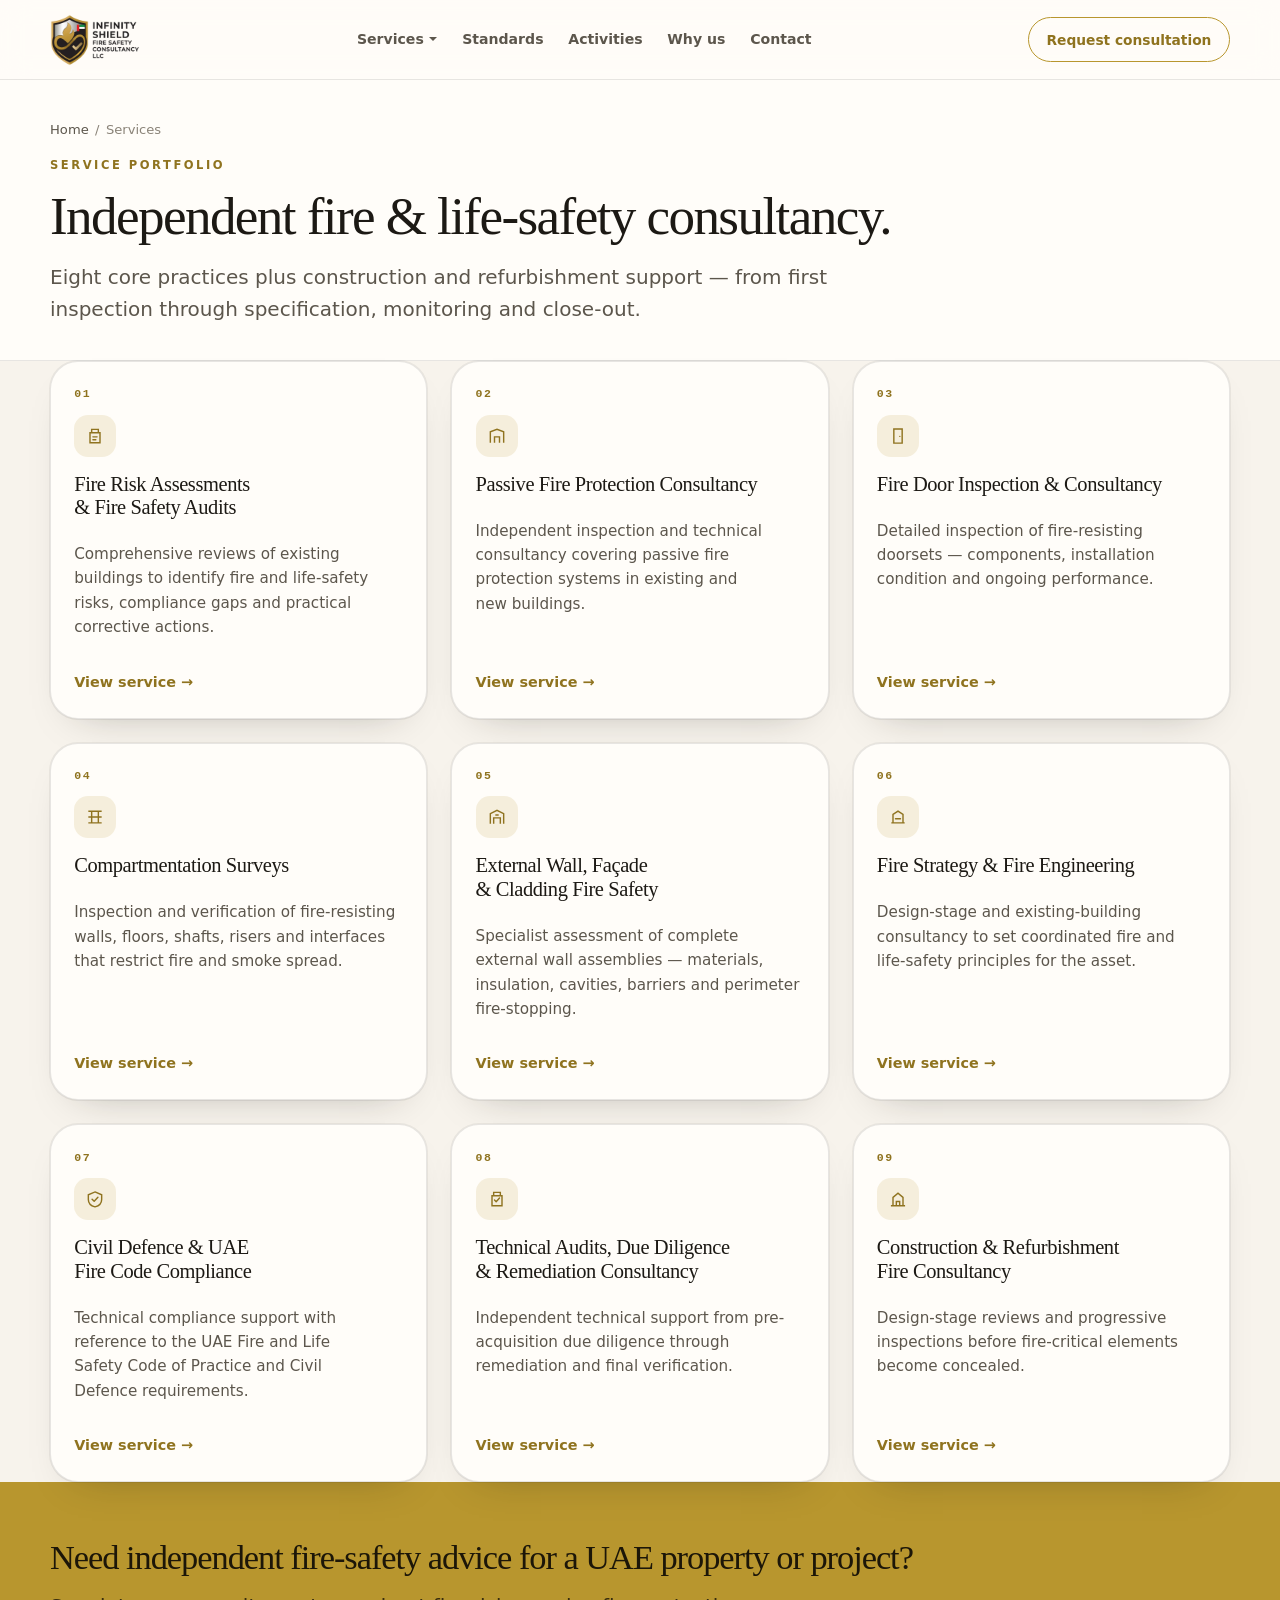
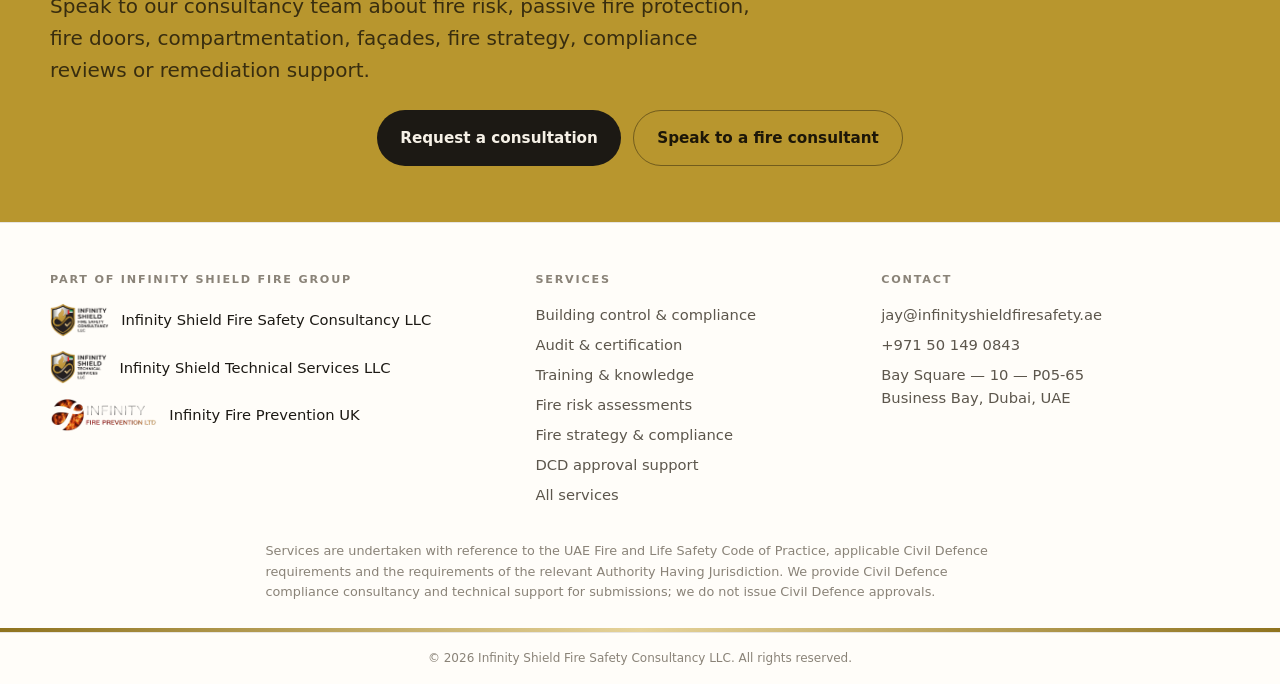
==== services/index.html @ d726fad3 "Draft preview of the consultancy site for review. Live infinityshieldconsultancy Pages site is uncha" ====
<!DOCTYPE html>
<html lang="en">
<head>
  <meta charset="UTF-8">
  <meta name="viewport" content="width=device-width, initial-scale=1">
  <meta name="robots" content="noindex, nofollow">
  <title>Services | Infinity Shield Fire Safety Consultancy</title>
  <meta name="description" content="Independent fire and life-safety consultancy services for the UAE: fire risk, passive fire protection, fire doors, compartmentation, façades, fire strategy, Civil Defence compliance and remediation.">
  <link rel="canonical" href="https://iinfinitydev.github.io/infinityshieldconsultancy/services/">
  <link rel="icon" href="../favicon.ico">
  <link rel="icon" type="image/webp" href="../favicon.webp">
  <link rel="apple-touch-icon" href="../apple-touch-icon.png">
  <meta property="og:title" content="Services">
  <meta property="og:description" content="Independent fire and life-safety consultancy services for the UAE: fire risk, passive fire protection, fire doors, compartmentation, façades, fire strategy, Civil Defence compliance and remediation.">
  <meta property="og:type" content="website">
  <meta property="og:image" content="https://iinfinitydev.github.io/infinityshieldconsultancy/assets/images/hero-background.webp">
  <meta name="theme-color" content="#b8962e">
  
  <link rel="stylesheet" href="../assets/css/site.css">
</head>
<body>
  <a class="skip" href="#main">Skip to content</a>
  <nav class="nav" id="navbar">
    <div class="nav-inner">
      <a class="brand" href="../index.html" aria-label="Infinity Shield Fire Safety Consultancy home">
        <img src="../assets/logos/consultancy-logo.webp" width="480" height="276" alt="Infinity Shield Fire Safety Consultancy LLC">
      </a>
      <div class="nav-links">
        <details class="nav-drop">
          <summary aria-current="page">Services</summary>
          <div class="nav-panel">
            <a href="../services/index.html" aria-current="page">All services</a>
          <a href="../services/fire-risk-assessments.html">Fire risk assessments</a>
          <a href="../services/passive-fire-protection.html">Passive fire protection</a>
          <a href="../services/fire-door-inspections.html">Fire door inspections</a>
          <a href="../services/compartmentation-surveys.html">Compartmentation surveys</a>
          <a href="../services/external-wall-facade.html">External wall &amp; façade</a>
          <a href="../services/fire-strategy.html">Fire strategy</a>
          <a href="../services/civil-defence-compliance.html">Civil Defence compliance</a>
          <a href="../services/technical-audits.html">Audits &amp; due diligence</a>
          <a href="../services/construction-refurbishment.html">Construction &amp; refurbishment</a>
          </div>
        </details>
        <a href="../index.html#regulatory">Standards</a>
        <a href="../index.html#activities">Activities</a>
        <a href="../index.html#why-us">Why us</a>
        <a href="../index.html#contact">Contact</a>
      </div>
      <a class="nav-cta" href="../index.html#contact">Request consultation</a>
      <button class="menu-btn" id="mobile-menu-btn" aria-expanded="false" aria-controls="mobile-menu" aria-label="Open menu">
        <span></span>
      </button>
    </div>
    <div class="mobile-panel" id="mobile-menu">
      <a href="../services/index.html" aria-current="page">Services</a>
      <a href="../index.html#regulatory">Standards</a>
      <a href="../index.html#activities">Activities</a>
      <a href="../index.html#why-us">Why us</a>
      <a href="../index.html#contact">Contact</a>
    </div>
  </nav>

  <header class="page-hero">
    <div class="wrap">
      <div class="crumb"><a href="../index.html">Home</a> <span aria-hidden="true">/</span> Services</div>
      <div class="eyebrow">Service portfolio</div>
      <h1>Independent fire & life-safety consultancy.</h1>
      <p>Eight core practices plus construction and refurbishment support — from first inspection through specification, monitoring and close-out.</p>
    </div>
  </header>
  <main id="main" class="band-paper">
    <div class="wrap">
      <div class="grid cols-3">
          <a class="card card-link" href="fire-risk-assessments.html">
            <div class="svc-num">01</div>
            <div class="icon"><svg width="20" height="20" viewBox="0 0 24 24" fill="none" aria-hidden="true"><path d="M8 4h8v4H8zM6 8h12v12H6z" stroke="currentColor" stroke-width="1.7"/><path d="M9.5 13h5M9.5 16.5h3.5" stroke="currentColor" stroke-width="1.7" stroke-linecap="round"/></svg></div>
            <h3>Fire Risk Assessments &amp; Fire Safety Audits</h3>
            <p>Comprehensive reviews of existing buildings to identify fire and life-safety risks, compliance gaps and practical corrective actions.</p>
            <span class="more">View service →</span>
          </a>
          <a class="card card-link" href="passive-fire-protection.html">
            <div class="svc-num">02</div>
            <div class="icon"><svg width="20" height="20" viewBox="0 0 24 24" fill="none" aria-hidden="true"><path d="M4 20V7l8-3 8 3v13" stroke="currentColor" stroke-width="1.7"/><path d="M9 20v-7h6v7" stroke="currentColor" stroke-width="1.7"/></svg></div>
            <h3>Passive Fire Protection Consultancy</h3>
            <p>Independent inspection and technical consultancy covering passive fire protection systems in existing and new buildings.</p>
            <span class="more">View service →</span>
          </a>
          <a class="card card-link" href="fire-door-inspections.html">
            <div class="svc-num">03</div>
            <div class="icon"><svg width="20" height="20" viewBox="0 0 24 24" fill="none" aria-hidden="true"><path d="M7 3.5h10v17H7z" stroke="currentColor" stroke-width="1.7"/><circle cx="14.2" cy="12.5" r="0.8" fill="currentColor"/></svg></div>
            <h3>Fire Door Inspection &amp; Consultancy</h3>
            <p>Detailed inspection of fire-resisting doorsets — components, installation condition and ongoing performance.</p>
            <span class="more">View service →</span>
          </a>
          <a class="card card-link" href="compartmentation-surveys.html">
            <div class="svc-num">04</div>
            <div class="icon"><svg width="20" height="20" viewBox="0 0 24 24" fill="none" aria-hidden="true"><path d="M4 5h16M4 12h16M4 19h16M8 5v14M16 5v14" stroke="currentColor" stroke-width="1.7"/></svg></div>
            <h3>Compartmentation Surveys</h3>
            <p>Inspection and verification of fire-resisting walls, floors, shafts, risers and interfaces that restrict fire and smoke spread.</p>
            <span class="more">View service →</span>
          </a>
          <a class="card card-link" href="external-wall-facade.html">
            <div class="svc-num">05</div>
            <div class="icon"><svg width="20" height="20" viewBox="0 0 24 24" fill="none" aria-hidden="true"><path d="M4 20V8l8-4 8 4v12" stroke="currentColor" stroke-width="1.7"/><path d="M8 20v-7h8v7M10 9.5h4" stroke="currentColor" stroke-width="1.7"/></svg></div>
            <h3>External Wall, Façade &amp; Cladding Fire Safety</h3>
            <p>Specialist assessment of complete external wall assemblies — materials, insulation, cavities, barriers and perimeter fire-stopping.</p>
            <span class="more">View service →</span>
          </a>
          <a class="card card-link" href="fire-strategy.html">
            <div class="svc-num">06</div>
            <div class="icon"><svg width="20" height="20" viewBox="0 0 24 24" fill="none" aria-hidden="true"><path d="M4 19h16M6 19V9l6-4 6 4v10" stroke="currentColor" stroke-width="1.7"/><path d="M9 14h6" stroke="currentColor" stroke-width="1.7" stroke-linecap="round"/></svg></div>
            <h3>Fire Strategy &amp; Fire Engineering</h3>
            <p>Design-stage and existing-building consultancy to set coordinated fire and life-safety principles for the asset.</p>
            <span class="more">View service →</span>
          </a>
          <a class="card card-link" href="civil-defence-compliance.html">
            <div class="svc-num">07</div>
            <div class="icon"><svg width="20" height="20" viewBox="0 0 24 24" fill="none" aria-hidden="true"><path d="M12 3.5 20 7v5.5c0 5-3.4 7.7-8 8.9-4.6-1.2-8-3.9-8-8.9V7l8-3.5z" stroke="currentColor" stroke-width="1.7"/><path d="M8.5 12.2 11 14.7 15.5 9.8" stroke="currentColor" stroke-width="1.7" stroke-linecap="round" stroke-linejoin="round"/></svg></div>
            <h3>Civil Defence &amp; UAE Fire Code Compliance</h3>
            <p>Technical compliance support with reference to the UAE Fire and Life Safety Code of Practice and Civil Defence requirements.</p>
            <span class="more">View service →</span>
          </a>
          <a class="card card-link" href="technical-audits.html">
            <div class="svc-num">08</div>
            <div class="icon"><svg width="20" height="20" viewBox="0 0 24 24" fill="none" aria-hidden="true"><path d="M8 4h8v4H8zM6 8h12v12H6z" stroke="currentColor" stroke-width="1.7"/><path d="M9 13.2 11 15.2 15 10.8" stroke="currentColor" stroke-width="1.7" stroke-linecap="round" stroke-linejoin="round"/></svg></div>
            <h3>Technical Audits, Due Diligence &amp; Remediation Consultancy</h3>
            <p>Independent technical support from pre-acquisition due diligence through remediation and final verification.</p>
            <span class="more">View service →</span>
          </a>
          <a class="card card-link" href="construction-refurbishment.html">
            <div class="svc-num">09</div>
            <div class="icon"><svg width="20" height="20" viewBox="0 0 24 24" fill="none" aria-hidden="true"><path d="M3.5 20h17M6 20V10l6-5 6 5v10" stroke="currentColor" stroke-width="1.7"/><path d="M10 20v-5h4v5" stroke="currentColor" stroke-width="1.7"/></svg></div>
            <h3>Construction &amp; Refurbishment Fire Consultancy</h3>
            <p>Design-stage reviews and progressive inspections before fire-critical elements become concealed.</p>
            <span class="more">View service →</span>
          </a>
      </div>
    </div>
  </main>
    <section class="cta-band">
      <div class="wrap">
        <h2>Need independent fire-safety advice for a UAE property or project?</h2>
        <p class="lead">Speak to our consultancy team about fire risk, passive fire protection, fire doors, compartmentation, façades, fire strategy, compliance reviews or remediation support.</p>
        <div class="actions">
          <a class="btn btn-gold" href="../index.html#contact">Request a consultation</a>
          <a class="btn btn-ghost" href="tel:+971501490843">Speak to a fire consultant</a>
        </div>
      </div>
    </section>
  <footer class="footer">
    <div class="foot-grid">
      <div>
        <div class="foot-label">Part of Infinity Shield Fire Group</div>
        <a class="group-link" href="../index.html">
          <img src="../assets/logos/consultancy-logo.webp" width="480" height="276" alt="" loading="lazy">
          <span>Infinity Shield Fire Safety Consultancy LLC</span>
        </a>
        <a class="group-link" href="https://iinfinitydev.github.io/infinityshieldtechnical/">
          <img src="../assets/logos/technical-logo.webp" width="480" height="284" alt="" loading="lazy">
          <span>Infinity Shield Technical Services LLC</span>
        </a>
        <a class="group-link" href="https://www.infinityfireprevention.com/" target="_blank" rel="noopener noreferrer">
          <img src="../assets/logos/uk-logo.webp" width="480" height="152" alt="" loading="lazy">
          <span>Infinity Fire Prevention UK</span>
        </a>
      </div>
      <div>
        <div class="foot-label">Services</div>
        <div class="foot-list">
          <a href="../index.html#services">Building control & compliance</a>
          <a href="../index.html#services">Audit & certification</a>
          <a href="../index.html#services">Training & knowledge</a>
          <a href="../services/fire-risk-assessments.html">Fire risk assessments</a>
          <a href="../services/fire-strategy.html">Fire strategy & compliance</a>
          <a href="../services/civil-defence-compliance.html">DCD approval support</a>
          <a href="../services/index.html">All services</a>
        </div>
      </div>
      <div>
        <div class="foot-label">Contact</div>
        <div class="foot-list">
          <a href="mailto:jay@infinityshieldfiresafety.ae">jay@infinityshieldfiresafety.ae</a>
          <a href="tel:+971501490843">+971 50 149 0843</a>
          <div>Bay Square — 10 — P05-65<br>Business Bay, Dubai, UAE</div>
        </div>
      </div>
    </div>
    <p class="legal-note">Services are undertaken with reference to the UAE Fire and Life Safety Code of Practice, applicable Civil Defence requirements and the requirements of the relevant Authority Having Jurisdiction. We provide Civil Defence compliance consultancy and technical support for submissions; we do not issue Civil Defence approvals.</p>
    <div class="gold-strip"></div>
    <div class="legal">© 2026 Infinity Shield Fire Safety Consultancy LLC. All rights reserved.</div>
  </footer>
  <script src="../assets/js/site.js" defer></script>
</body>
</html>
---- assets/css/site.css ----
:root {
  --bg: #f7f3ec;
  --bg-elev: #fffdf9;
  --bg-warm: #f1ebe1;
  --ink: #1c1914;
  --muted: #5c564c;
  --subtle: #8a8378;
  --line: color-mix(in srgb, var(--ink) 10%, transparent);
  --line-strong: color-mix(in srgb, var(--ink) 18%, transparent);
  --gold: #b8962e;
  --gold-deep: #8f731f;
  --gold-soft: color-mix(in srgb, var(--gold) 14%, transparent);
  --hero-ink: #f6f1e7;
  --radius-sm: 8px;
  --radius-md: 14px;
  --radius-lg: 22px;
  --radius-xl: 28px;
  --space-1: 4px;
  --space-2: 8px;
  --space-3: 12px;
  --space-4: 16px;
  --space-5: 24px;
  --space-6: 32px;
  --space-7: 48px;
  --space-8: 72px;
  --wrap: min(1180px, calc(100% - 2.5rem));
  --font-display: Georgia, "Iowan Old Style", "Palatino Linotype", Palatino, "Times New Roman", serif;
  --font-body: "Segoe UI", system-ui, -apple-system, sans-serif;
  --text-xs: 0.75rem;
  --text-sm: 0.9rem;
  --text-base: 1.05rem;
  --text-lg: clamp(1.15rem, 1rem + 0.4vw, 1.25rem);
  --text-xl: clamp(1.6rem, 1.2rem + 1.2vw, 2.15rem);
  --text-2xl: clamp(2.15rem, 1.4rem + 2.4vw, 3.4rem);
  --leading: 1.6;
  --ease: cubic-bezier(0.22, 1, 0.36, 1);
  --motion-fast: 180ms;
  --motion-med: 280ms;
  --shadow:
    0 0 0 1px color-mix(in srgb, var(--ink) 6%, transparent),
    0 1px 2px -1px rgb(28 25 20 / 0.06),
    0 18px 40px -28px rgb(28 25 20 / 0.35);
}

*, *::before, *::after { box-sizing: border-box; }
html { scroll-behavior: smooth; -webkit-font-smoothing: antialiased; -moz-osx-font-smoothing: grayscale; }
html, body { margin: 0; padding: 0; }
body {
  font-family: var(--font-body);
  background: var(--bg);
  color: var(--ink);
  font-size: var(--text-base);
  line-height: var(--leading);
}
img { max-width: 100%; height: auto; display: block; }
a { color: inherit; }
button, [role="button"] { cursor: pointer; font: inherit; }
h1, h2, h3, h4 {
  font-family: var(--font-display);
  font-weight: 500;
  letter-spacing: -0.03em;
  text-wrap: balance;
  line-height: 1.15;
  margin: 0;
}
h1 { font-size: var(--text-2xl); }
h2 { font-size: var(--text-xl); }
h3 { font-size: 1.28rem; letter-spacing: -0.02em; }
p { text-wrap: pretty; }
.skip {
  position: absolute; left: 1rem; top: -4rem; background: var(--ink); color: #fff;
  padding: 0.6rem 1rem; z-index: 80; border-radius: var(--radius-sm);
}
.skip:focus { top: 1rem; }
a:focus-visible, button:focus-visible, summary:focus-visible {
  outline: 2px solid var(--gold);
  outline-offset: 2px;
}

.wrap { width: var(--wrap); margin-inline: auto; }
.eyebrow {
  font-family: var(--font-body);
  font-size: 0.72rem;
  letter-spacing: 0.22em;
  text-transform: uppercase;
  color: var(--gold-deep);
  font-weight: 650;
  margin-bottom: var(--space-3);
}
.muted { color: var(--muted); }
.lead { font-size: var(--text-lg); color: var(--muted); max-width: 62ch; }
.lead-space { margin: 0.8rem 0 2rem; }
.center { text-align: center; }
.center .lead { margin-inline: auto; }

section { padding: var(--space-8) 0; }
.band-cream { background: var(--bg-elev); }
.band-warm { background: var(--bg-warm); }
.band-paper { background: var(--bg); }

/* NAV */
.nav {
  position: sticky; top: 0; z-index: 50;
  background: color-mix(in srgb, var(--bg-elev) 92%, transparent);
  backdrop-filter: blur(14px);
  border-bottom: 1px solid var(--line);
}
.nav-inner {
  width: var(--wrap); margin: 0 auto;
  display: flex; align-items: center; justify-content: space-between;
  gap: var(--space-4); padding: 0.85rem 0;
}
.brand { flex: none; }
.brand img { height: 52px; width: auto; }
.nav-links { display: none; gap: 0.15rem; align-items: center; }
.nav-links a, .nav-drop > summary {
  text-decoration: none; font-size: 0.88rem; font-weight: 560; color: var(--muted);
  padding: 0.55rem 0.7rem; border-radius: 999px;
  white-space: nowrap;
  transition: color var(--motion-fast) var(--ease), background-color var(--motion-fast) var(--ease);
  list-style: none;
}
.nav-links a:hover, .nav-drop > summary:hover,
.nav-links a[aria-current="page"] {
  color: var(--ink); background: var(--gold-soft);
}
.nav-drop > summary::-webkit-details-marker { display: none; }
.nav-drop > summary { cursor: pointer; display: flex; align-items: center; gap: 0.35rem; }
.nav-drop > summary::after { content: ""; width: 0; height: 0; border: 4px solid transparent; border-top-color: currentColor; margin-top: 3px; }
.nav-drop { position: relative; }
.nav-drop[open] > summary { color: var(--ink); background: var(--gold-soft); }
.nav-panel {
  position: absolute; top: calc(100% + 8px); left: 0;
  min-width: 280px; padding: 0.5rem;
  background: var(--bg-elev);
  border: 1px solid var(--line);
  border-radius: var(--radius-lg);
  box-shadow: var(--shadow);
  display: grid; gap: 0.1rem;
  z-index: 60;
  max-height: min(70vh, 560px);
  overflow: auto;
}
.nav-panel a {
  display: block; padding: 0.7rem 0.85rem; border-radius: var(--radius-sm);
  color: var(--ink); font-size: 0.9rem; font-weight: 560; text-decoration: none;
}
.nav-panel a:hover, .nav-panel a[aria-current="page"] { background: var(--gold-soft); color: var(--ink); }
.nav-cta {
  display: none;
  flex: none;
  white-space: nowrap;
  text-decoration: none; font-size: 0.86rem; font-weight: 650;
  border: 1px solid var(--gold); color: var(--gold-deep);
  padding: 0.65rem 1.1rem; border-radius: 999px;
  transition: background-color var(--motion-fast) var(--ease), color var(--motion-fast) var(--ease);
}
.nav-cta:hover { background: var(--gold); color: #fff; }
.menu-btn {
  width: 44px; height: 44px; border: 1px solid var(--line); background: var(--bg-elev);
  border-radius: var(--radius-sm); display: grid; place-items: center;
}
.menu-btn span, .menu-btn span::before, .menu-btn span::after {
  display: block; width: 16px; height: 1.5px; background: var(--ink); position: relative;
}
.menu-btn span::before, .menu-btn span::after { content: ""; position: absolute; left: 0; }
.menu-btn span::before { top: -5px; }
.menu-btn span::after { top: 5px; }
.mobile-panel {
  display: none; border-top: 1px solid var(--line); padding: 0.5rem 1.25rem 1.1rem;
}
.mobile-panel.open { display: grid; gap: 0.15rem; max-height: min(80vh, 640px); overflow: auto; }
.mobile-panel a {
  text-decoration: none; padding: 0.75rem 0.2rem; color: var(--ink); font-weight: 560; border-bottom: 1px solid var(--line);
}
.mobile-panel .sub { padding-left: 0.8rem; font-weight: 500; color: var(--muted); border-bottom: 0; }
.mobile-panel .label {
  font-size: 0.7rem; letter-spacing: 0.18em; text-transform: uppercase; color: var(--subtle);
  padding: 0.85rem 0.2rem 0.2rem; font-weight: 700;
}

@media (min-width: 980px) {
  .nav-links, .nav-cta { display: flex; }
  .menu-btn, .mobile-panel { display: none !important; }
}

/* HERO */
.hero {
  position: relative; min-height: min(88vh, 820px);
  display: grid; place-items: center; color: var(--hero-ink); overflow: hidden;
}
.hero-media {
  position: absolute; inset: 0;
  background: #2a2418 url("../images/hero-background.webp") center 28% / cover no-repeat;
}
.hero-media::after {
  content: ""; position: absolute; inset: 0;
  background:
    linear-gradient(180deg, rgb(18 15 10 / 0.38) 0%, rgb(18 15 10 / 0.62) 100%),
    linear-gradient(90deg, rgb(18 15 10 / 0.45) 0%, rgb(18 15 10 / 0.15) 55%, rgb(18 15 10 / 0.35) 100%);
}
.hero-copy { position: relative; z-index: 1; width: var(--wrap); text-align: center; padding: 5.5rem 0 4.5rem; }
.hero h1 { color: #fff; max-width: 22ch; margin: 0 auto var(--space-5); }
.pills {
  display: inline-flex; gap: 0.7rem; align-items: center; flex-wrap: wrap; justify-content: center;
  border: 1px solid rgb(255 255 255 / 0.28); background: rgb(255 255 255 / 0.08);
  padding: 0.45rem 0.9rem; border-radius: 999px; margin-bottom: var(--space-5);
  letter-spacing: 0.22em; font-size: 0.7rem; font-weight: 650;
}
.dot { opacity: 0.4; }
.hero p { margin: 0 auto var(--space-6); max-width: 58ch; color: rgb(246 241 231 / 0.88); font-size: var(--text-lg); }
.actions { display: flex; gap: 0.75rem; justify-content: center; flex-wrap: wrap; }
.btn {
  display: inline-flex; align-items: center; justify-content: center;
  text-decoration: none; border: 0; border-radius: 999px;
  padding: 0.9rem 1.45rem; font-weight: 650; font-size: 0.95rem;
  min-height: 48px;
  white-space: nowrap;
  transition-property: transform, background-color, border-color, color;
  transition-duration: var(--motion-fast);
  transition-timing-function: var(--ease);
}
.btn:active { transform: scale(0.96); }
.btn-gold { background: var(--gold); color: #1c1608; }
.btn-gold:hover { background: #c9a84a; }
.btn-ghost { background: transparent; color: #fff; border: 1px solid rgb(255 255 255 / 0.55); }
.btn-ghost:hover { background: rgb(255 255 255 / 0.1); }
.btn-outline {
  background: transparent; color: var(--gold-deep);
  border: 1px solid var(--gold);
}
.btn-outline:hover { background: var(--gold); color: #1c1608; }
.btn-block { width: 100%; }

.trust {
  background: var(--bg-elev); border-bottom: 1px solid var(--line);
  padding: 1.1rem 0;
}
.trust ul {
  width: var(--wrap); margin: 0 auto; padding: 0; list-style: none;
  display: grid; gap: 0.7rem;
}
.trust li { display: flex; gap: 0.55rem; align-items: center; font-size: var(--text-sm); font-weight: 600; }
.trust svg { flex: none; color: var(--gold-deep); }
.trust a { color: inherit; }

@media (min-width: 800px) {
  .trust ul { grid-template-columns: repeat(3, 1fr); justify-items: center; }
}

.split { display: grid; gap: var(--space-6); }
@media (min-width: 900px) {
  .split-2 { grid-template-columns: 0.9fr 1.1fr; align-items: start; gap: var(--space-8); }
}

.prose { max-width: 68ch; }
.prose p { color: var(--muted); margin: 0 0 1rem; }
.quote {
  margin: 1.4rem 0 0; padding: 1rem 0 0; border-top: 1px solid var(--line);
  font-family: var(--font-display); font-style: italic; font-size: 1.2rem; color: var(--ink);
}

.steps { display: grid; gap: 0.35rem; }
.step {
  display: grid; grid-template-columns: auto 1fr; gap: 1rem; align-items: start;
  padding: 0.85rem 0.9rem; border-radius: var(--radius-lg);
  transition: background-color var(--motion-fast) var(--ease), transform var(--motion-fast) var(--ease);
}
@media (hover: hover) {
  .step:hover { background: var(--gold-soft); transform: translateY(-2px); }
}
.step .num {
  width: 42px; height: 42px; border-radius: var(--radius-md);
  display: grid; place-items: center;
  background: var(--gold-soft); color: var(--gold-deep);
  font-family: ui-monospace, monospace; font-weight: 700; font-size: 0.9rem;
}
.step h3 { margin-bottom: 0.25rem; }
.step p { margin: 0; color: var(--muted); font-size: 0.95rem; }

.coming {
  display: grid; place-content: center; text-align: center; min-height: 280px;
}

.grid { display: grid; gap: var(--space-5); }
.grid > .card, .grid > a.card-link { height: 100%; }
@media (min-width: 720px) {
  .cols-2 { grid-template-columns: repeat(2, 1fr); }
  .cols-3 { grid-template-columns: repeat(2, 1fr); }
  .cols-4 { grid-template-columns: repeat(2, 1fr); }
}
@media (min-width: 980px) {
  .cols-3 { grid-template-columns: repeat(3, 1fr); }
  .cols-4 { grid-template-columns: repeat(4, 1fr); }
}

.card {
  background: var(--bg-elev);
  border: 1px solid var(--line);
  border-radius: var(--radius-xl);
  padding: 1.45rem 1.45rem 1.5rem;
  box-shadow: var(--shadow);
  transition-property: transform, border-color;
  transition-duration: var(--motion-med);
  transition-timing-function: var(--ease);
}
@media (hover: hover) {
  .card:hover { transform: translateY(-4px); border-color: color-mix(in srgb, var(--gold) 45%, var(--line)); }
}
.icon {
  width: 42px; height: 42px; border-radius: var(--radius-md);
  display: grid; place-items: center; background: var(--gold-soft); color: var(--gold-deep); margin-bottom: 1rem;
}
.card h3 { margin-bottom: 0.45rem; }
.card p, .card li { color: var(--muted); font-size: 0.95rem; }
.card ul { margin: 0.85rem 0 0; padding: 0 0 0 1.05rem; display: grid; gap: 0.35rem; }
.card a { color: var(--gold-deep); }
.svc-num {
  font-family: ui-monospace, ui-sans-serif, monospace;
  font-size: 0.72rem; letter-spacing: 0.14em; font-weight: 700;
  color: var(--gold-deep); margin-bottom: 0.7rem;
}
.more {
  display: inline-flex; margin-top: 1rem; font-weight: 650; font-size: 0.9rem; text-decoration: none;
  color: var(--gold-deep);
}

.media-card { padding: 0; overflow: hidden; }
.media-card img { width: 100%; height: 180px; object-fit: cover; outline: 1px solid rgb(28 25 20 / 0.1); outline-offset: -1px; }
.media-card .pad { padding: 1.25rem 1.35rem 1.45rem; }
.chip {
  display: inline-block; font-size: 0.65rem; letter-spacing: 0.12em; text-transform: uppercase;
  font-weight: 700; color: var(--gold-deep); background: var(--gold-soft);
  padding: 0.2rem 0.5rem; border-radius: 999px; margin-left: 0.4rem;
}

.feature {
  background: var(--gold);
  color: #1c1608;
  border-radius: var(--radius-xl);
  padding: 2rem 1.6rem;
  display: grid; gap: 1.4rem;
}
.feature h3, .feature h2 { color: #1c1608; }
.feature p { color: rgb(28 22 8 / 0.82); margin: 0.6rem 0 0; }
.feature .eyebrow { color: #1c1608; }
.feature ul { margin: 0; padding: 0 0 0 1.1rem; color: rgb(28 22 8 / 0.82); display: grid; gap: 0.35rem; }
.feature .btn-gold {
  background: var(--ink); color: var(--hero-ink);
}
.feature .btn-gold:hover { background: #2a2418; color: #fff; }
.feature .actions { justify-content: flex-start; margin-top: 1.2rem; }
@media (min-width: 860px) {
  .feature { grid-template-columns: 1.1fr 0.9fr; align-items: center; padding: 2.4rem 2.2rem; }
}

.journey {
  display: grid;
  grid-template-columns: repeat(auto-fit, minmax(9.8rem, 1fr));
  gap: 0.75rem;
}
.journey-step {
  background: var(--bg-elev);
  border: 1px solid var(--line);
  border-radius: var(--radius-lg);
  padding: 1.1rem 1rem 1.15rem;
  min-height: 100%;
}
.journey-step .mark {
  font-family: ui-monospace, monospace;
  font-size: 0.72rem; letter-spacing: 0.12em; font-weight: 700;
  color: var(--gold-deep); margin-bottom: 0.55rem;
}
.journey-step h3 {
  font-family: var(--font-body);
  font-size: 0.92rem;
  letter-spacing: 0.08em;
  text-transform: uppercase;
  font-weight: 700;
  margin-bottom: 0.35rem;
}
.journey-step p { margin: 0; color: var(--muted); font-size: 0.88rem; }

.clients { display: flex; flex-wrap: wrap; gap: 0.55rem; }
.client {
  border: 1px solid var(--line);
  background: var(--bg-elev);
  border-radius: 999px;
  padding: 0.55rem 0.95rem;
  font-size: 0.92rem;
  font-weight: 560;
}

.note {
  border-left: 3px solid var(--gold);
  background: var(--bg-elev);
  padding: 1.2rem 1.3rem 1.25rem 1.4rem;
  border-radius: 0 var(--radius-lg) var(--radius-lg) 0;
}
.note p { margin: 0; color: var(--muted); }
.note p + p { margin-top: 0.7rem; }

.cta-band {
  background: var(--gold);
  color: #1c1608;
  padding: 3.5rem 0;
}
.cta-band h2 { color: #1c1608; }
.cta-band p { color: rgb(28 22 8 / 0.82); margin: 0.8rem 0 1.5rem; max-width: 56ch; }

.why-head { text-align: center; max-width: 28ch; margin: 0 auto var(--space-7); }

details.faq {
  border-bottom: 1px solid var(--line); padding: 1rem 0;
}
details.faq summary {
  cursor: pointer; font-weight: 650; list-style: none; display: flex; justify-content: space-between; gap: 1rem;
  min-height: 44px; align-items: center;
}
details.faq summary::-webkit-details-marker { display: none; }
details.faq summary::after { content: "+"; color: var(--gold-deep); font-weight: 500; }
details.faq[open] summary::after { content: "–"; }
details.faq p { color: var(--muted); margin: 0.7rem 0 0.2rem; }

.form {
  max-width: 680px; margin: 0 auto; display: grid; gap: 1rem;
}
.row { display: grid; gap: 1rem; }
@media (min-width: 700px) { .row-2 { grid-template-columns: 1fr 1fr; } }
label { display: grid; gap: 0.4rem; font-size: 0.86rem; font-weight: 650; }
input, select, textarea {
  font: inherit; color: var(--ink); background: var(--bg-elev);
  border: 1px solid var(--line-strong); border-radius: var(--radius-md);
  padding: 0.8rem 0.95rem; min-height: 48px; width: 100%;
}
textarea { min-height: 140px; resize: vertical; border-radius: var(--radius-lg); }
input:focus, select:focus, textarea:focus {
  outline: 2px solid color-mix(in srgb, var(--gold) 55%, transparent); outline-offset: 1px; border-color: var(--gold);
}

.footer { background: var(--bg-elev); border-top: 1px solid var(--line); padding: 3rem 0 0; color: var(--muted); font-size: 0.92rem; }
.foot-grid { width: var(--wrap); margin: 0 auto; display: grid; gap: 2rem; padding-bottom: 2.2rem; }
@media (min-width: 800px) { .foot-grid { grid-template-columns: 1.3fr 0.9fr 1fr; } }
.foot-label { font-size: 0.7rem; letter-spacing: 0.16em; text-transform: uppercase; color: var(--subtle); margin-bottom: 0.9rem; font-weight: 700; }
.group-link { display: flex; gap: 0.75rem; align-items: center; text-decoration: none; margin-bottom: 0.85rem; color: var(--ink); }
.group-link img { height: 34px; width: auto; }
.group-link:hover span { color: var(--gold-deep); }
.foot-list { display: grid; gap: 0.4rem; }
.foot-list a { text-decoration: none; }
.foot-list a:hover { color: var(--gold-deep); }
.gold-strip { height: 4px; background: linear-gradient(90deg, var(--gold-deep), #e6d39a, var(--gold-deep)); }
.legal { text-align: center; font-size: 0.75rem; color: var(--subtle); padding: 1rem; border-top: 1px solid var(--line); }

.modal {
  position: fixed; inset: 0; background: rgb(12 10 8 / 0.7); z-index: 100;
  display: grid; place-items: center; padding: 1.25rem;
}
.modal-card {
  background: var(--bg-elev); max-width: 420px; width: 100%; border-radius: var(--radius-xl);
  padding: 2rem 1.6rem; text-align: center; box-shadow: var(--shadow);
}
.check {
  width: 64px; height: 64px; margin: 0 auto 1rem; border-radius: 50%;
  display: grid; place-items: center; background: #e7f6ee; color: #157a45; font-size: 1.8rem;
}

/* Inner service pages */
.page-hero {
  background: var(--bg-elev);
  border-bottom: 1px solid var(--line);
  padding: 2.4rem 0 2.2rem;
}
.crumb {
  display: flex; flex-wrap: wrap; gap: 0.4rem; align-items: center;
  font-size: 0.82rem; color: var(--subtle); margin-bottom: 1rem;
}
.crumb a { text-decoration: none; color: var(--muted); }
.crumb a:hover { color: var(--gold-deep); }
.svc-layout {
  display: grid; gap: var(--space-6);
}
@media (min-width: 980px) {
  .svc-layout { grid-template-columns: minmax(0, 1fr) 280px; align-items: start; gap: var(--space-8); }
}
.included {
  list-style: none; margin: 1.2rem 0 0; padding: 0;
  display: grid; gap: 0;
}
@media (min-width: 720px) {
  .included { grid-template-columns: 1fr 1fr; column-gap: 1.5rem; }
}
.included li {
  padding: 0.7rem 0;
  border-bottom: 1px solid var(--line);
  color: var(--muted);
  font-size: 0.95rem;
  padding-left: 1.3rem;
  position: relative;
}
.included li::before {
  content: "";
  position: absolute; left: 0; top: 1.05rem;
  width: 7px; height: 7px; border-radius: 50%;
  background: var(--gold);
}
.side {
  position: sticky; top: 88px;
  background: var(--bg-elev);
  border: 1px solid var(--line);
  border-radius: var(--radius-xl);
  padding: 1.2rem 1.2rem 1.3rem;
  box-shadow: var(--shadow);
}
.side h3 { font-family: var(--font-body); font-size: 0.78rem; letter-spacing: 0.16em; text-transform: uppercase; color: var(--subtle); margin-bottom: 0.7rem; }
.side a {
  display: block; text-decoration: none; padding: 0.5rem 0;
  border-bottom: 1px solid var(--line); font-size: 0.9rem; color: var(--ink);
}
.side a:hover, .side a[aria-current="page"] { color: var(--gold-deep); }
.side a.btn {
  border-bottom: 0;
  text-align: center;
  color: #1c1608;
  margin-top: 1rem;
}
.side a.btn:hover { color: #1c1608; background: #c9a84a; }

.cta-band .btn-gold {
  background: var(--ink); color: var(--hero-ink);
}
.cta-band .btn-gold:hover { background: #2a2418; color: #fff; }
.cta-band .btn-ghost {
  color: #1c1608; border-color: rgb(28 22 8 / 0.45);
}
.cta-band .btn-ghost:hover { background: rgb(28 22 8 / 0.08); color: #1c1608; }
.cta-band .lead { color: rgb(28 22 8 / 0.82); }

a.card-link { text-decoration: none; color: inherit; display: flex; flex-direction: column; }
a.card-link h3 { color: var(--ink); }
a.card-link .more { margin-top: auto; padding-top: 1rem; }

.page-hero p { color: var(--muted); max-width: 62ch; margin: 0.85rem 0 0; font-size: var(--text-lg); }
.page-hero .actions { justify-content: flex-start; margin-top: 1.4rem; }

.svc-intro { margin: 0 0 1.6rem; color: var(--muted); max-width: 68ch; }
.svc-intro p { margin: 0 0 1rem; }
.svc-intro p:last-child { margin-bottom: 0; }

.subhead { margin: 2rem 0 0.6rem; font-size: 1.05rem; }

@media (min-width: 1100px) {
  .journey { grid-template-columns: repeat(7, 1fr); }
}

.form-alt {
  text-align: center; margin: 1.1rem 0 0; color: var(--muted); font-size: 0.92rem;
}
.form-alt a { color: var(--gold-deep); font-weight: 650; text-decoration: none; }
.form-alt a:hover { text-decoration: underline; }
.hp {
  position: absolute; left: -9999px; width: 1px; height: 1px; overflow: hidden;
}
.btn[disabled] { opacity: 0.65; cursor: not-allowed; transform: none; }

.legal-note {
  width: var(--wrap); margin: 0 auto; padding: 0 0 1.6rem;
  font-size: 0.8rem; color: var(--subtle); max-width: 92ch;
}

.btn-ink {
  background: var(--ink); color: var(--hero-ink);
}
.btn-ink:hover { background: #2a2418; color: #fff; }

@media (max-width: 560px) {
  .hero .actions { flex-direction: column; align-items: stretch; }
  .hero .btn { width: 100%; }
  .page-hero .actions { flex-direction: column; align-items: stretch; }
}

@media (prefers-reduced-motion: reduce) {
  html { scroll-behavior: auto; }
  *, *::before, *::after { transition: none !important; animation: none !important; }
}
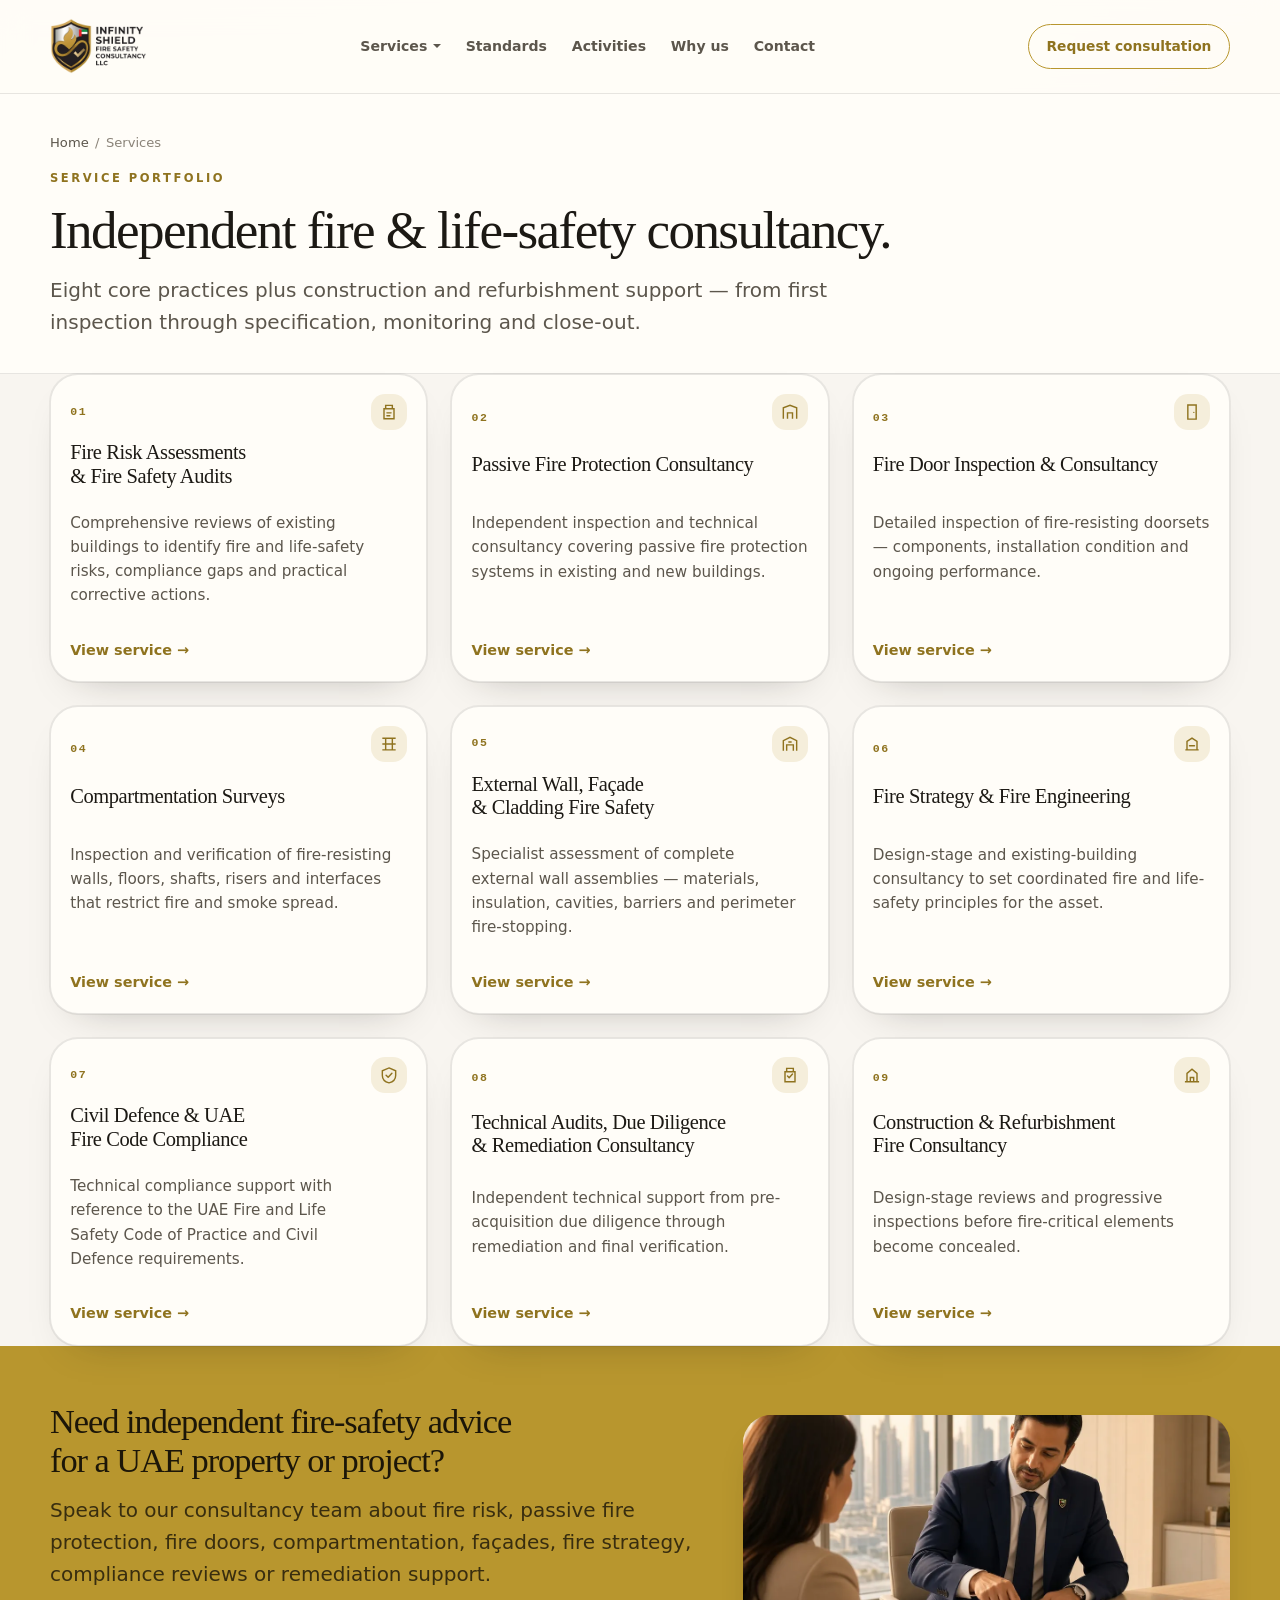
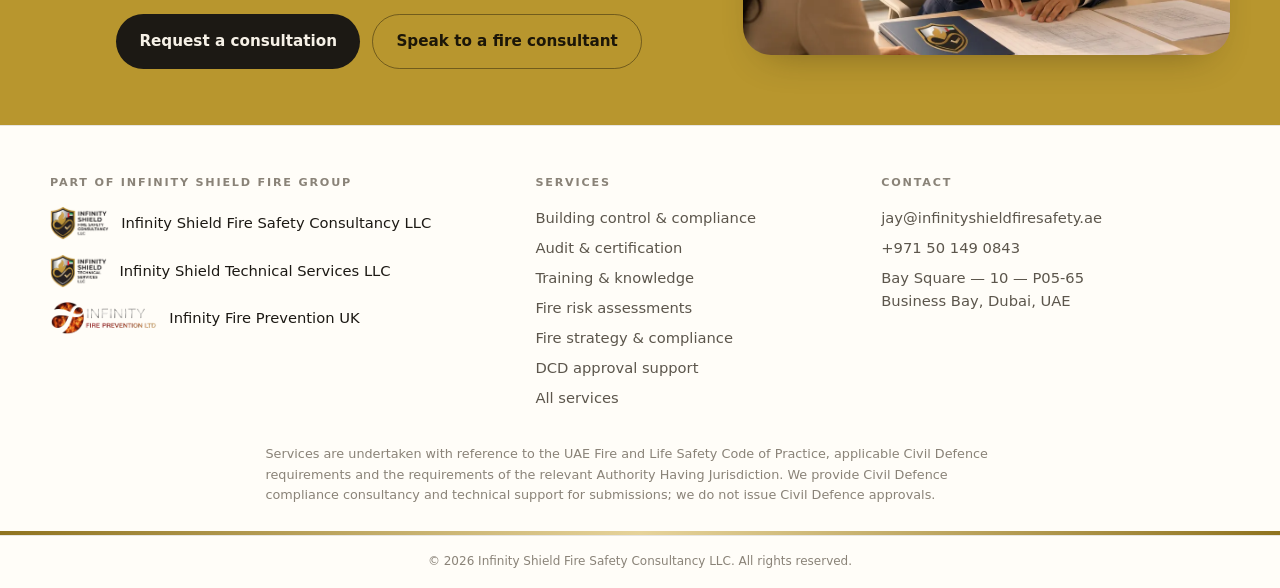
==== commit 72b51c29: "Homepage refresh: map, process diagram, photos, compact services Preview only — live consultancy sit" ====
--- a/services/index.html
+++ b/services/index.html
@@ -3,13 +3,12 @@
 <head>
   <meta charset="UTF-8">
   <meta name="viewport" content="width=device-width, initial-scale=1">
-  <meta name="robots" content="noindex, nofollow">
   <title>Services | Infinity Shield Fire Safety Consultancy</title>
   <meta name="description" content="Independent fire and life-safety consultancy services for the UAE: fire risk, passive fire protection, fire doors, compartmentation, façades, fire strategy, Civil Defence compliance and remediation.">
   <link rel="canonical" href="https://iinfinitydev.github.io/infinityshieldconsultancy/services/">
-  <link rel="icon" href="../favicon.ico">
-  <link rel="icon" type="image/webp" href="../favicon.webp">
-  <link rel="apple-touch-icon" href="../apple-touch-icon.png">
+  <link rel="icon" href="../favicon.ico?v=2">
+  <link rel="icon" type="image/webp" href="../favicon.webp?v=2">
+  <link rel="apple-touch-icon" href="../apple-touch-icon.png?v=2">
   <meta property="og:title" content="Services">
   <meta property="og:description" content="Independent fire and life-safety consultancy services for the UAE: fire risk, passive fire protection, fire doors, compartmentation, façades, fire strategy, Civil Defence compliance and remediation.">
   <meta property="og:type" content="website">
@@ -138,13 +137,18 @@
     </div>
   </main>
     <section class="cta-band">
-      <div class="wrap">
-        <h2>Need independent fire-safety advice for a UAE property or project?</h2>
-        <p class="lead">Speak to our consultancy team about fire risk, passive fire protection, fire doors, compartmentation, façades, fire strategy, compliance reviews or remediation support.</p>
-        <div class="actions">
-          <a class="btn btn-gold" href="../index.html#contact">Request a consultation</a>
-          <a class="btn btn-ghost" href="tel:+971501490843">Speak to a fire consultant</a>
+      <div class="wrap cta-split">
+        <div>
+          <h2>Need independent fire-safety advice for a UAE property or project?</h2>
+          <p class="lead">Speak to our consultancy team about fire risk, passive fire protection, fire doors, compartmentation, façades, fire strategy, compliance reviews or remediation support.</p>
+          <div class="actions">
+            <a class="btn btn-gold" href="../index.html#contact">Request a consultation</a>
+            <a class="btn btn-ghost" href="tel:+971501490843">Speak to a fire consultant</a>
+          </div>
         </div>
+        <figure class="cta-photo">
+          <img src="../assets/images/cta-consultation.webp?v=2" width="1100" height="733" alt="Consultant advising a client in the office" loading="lazy" decoding="async">
+        </figure>
       </div>
     </section>
   <footer class="footer">
--- a/assets/css/site.css
+++ b/assets/css/site.css
@@ -1,7 +1,7 @@
 :root {
-  --bg: #f7f3ec;
-  --bg-elev: #fffdf9;
-  --bg-warm: #f1ebe1;
+  --bg: #f8f5f0;
+  --bg-elev: #fffdf8;
+  --bg-warm: #fdf8f0;
   --ink: #1c1914;
   --muted: #5c564c;
   --subtle: #8a8378;
@@ -47,7 +47,10 @@
 html, body { margin: 0; padding: 0; }
 body {
   font-family: var(--font-body);
-  background: var(--bg);
+  background:
+    radial-gradient(1200px 620px at 8% -12%, rgb(201 162 39 / 0.16), transparent 55%),
+    radial-gradient(900px 520px at 110% 6%, rgb(201 162 39 / 0.10), transparent 50%),
+    var(--bg);
   color: var(--ink);
   font-size: var(--text-base);
   line-height: var(--leading);
@@ -94,9 +97,9 @@
 .center .lead { margin-inline: auto; }
 
 section { padding: var(--space-8) 0; }
-.band-cream { background: var(--bg-elev); }
-.band-warm { background: var(--bg-warm); }
-.band-paper { background: var(--bg); }
+.band-cream { background: rgb(253 248 240 / 0.78); }
+.band-warm { background: rgb(201 162 39 / 0.08); }
+.band-paper { background: transparent; }
 
 /* NAV */
 .nav {
@@ -108,10 +111,10 @@
 .nav-inner {
   width: var(--wrap); margin: 0 auto;
   display: flex; align-items: center; justify-content: space-between;
-  gap: var(--space-4); padding: 0.85rem 0;
+  gap: var(--space-4); padding: 1.15rem 0;
 }
 .brand { flex: none; }
-.brand img { height: 52px; width: auto; }
+.brand img { height: 56px; width: auto; }
 .nav-links { display: none; gap: 0.15rem; align-items: center; }
 .nav-links a, .nav-drop > summary {
   text-decoration: none; font-size: 0.88rem; font-weight: 560; color: var(--muted);
@@ -186,18 +189,19 @@
 
 /* HERO */
 .hero {
-  position: relative; min-height: min(88vh, 820px);
+  position: relative;
+  min-height: 92vh;
   display: grid; place-items: center; color: var(--hero-ink); overflow: hidden;
 }
 .hero-media {
   position: absolute; inset: 0;
-  background: #2a2418 url("../images/hero-background.webp") center 28% / cover no-repeat;
+  background: #2a2418 url("../images/hero-background.webp") center 25% / cover no-repeat;
 }
 .hero-media::after {
   content: ""; position: absolute; inset: 0;
   background:
-    linear-gradient(180deg, rgb(18 15 10 / 0.38) 0%, rgb(18 15 10 / 0.62) 100%),
-    linear-gradient(90deg, rgb(18 15 10 / 0.45) 0%, rgb(18 15 10 / 0.15) 55%, rgb(18 15 10 / 0.35) 100%);
+    linear-gradient(90deg, rgb(31 41 55 / 0.50) 0%, rgb(31 41 55 / 0.28) 48%, transparent 100%),
+    rgb(201 162 39 / 0.32);
 }
 .hero-copy { position: relative; z-index: 1; width: var(--wrap); text-align: center; padding: 5.5rem 0 4.5rem; }
 .hero h1 { color: #fff; max-width: 22ch; margin: 0 auto var(--space-5); }
@@ -278,6 +282,66 @@
 .step h3 { margin-bottom: 0.25rem; }
 .step p { margin: 0; color: var(--muted); font-size: 0.95rem; }
 
+.method-head { max-width: 42rem; margin-bottom: 2.4rem; }
+.method-head .lead { margin-top: 0.8rem; }
+.process {
+  list-style: none;
+  margin: 0;
+  padding: 0;
+  display: grid;
+  grid-template-columns: repeat(4, 1fr);
+  gap: 0;
+}
+.process li {
+  position: relative;
+  text-align: center;
+  padding: 0 1.1rem;
+}
+.process li:not(:last-child)::after {
+  content: "";
+  position: absolute;
+  top: 23px;
+  left: calc(50% + 30px);
+  right: calc(-50% + 30px);
+  height: 2px;
+  background: var(--gold);
+  opacity: 0.45;
+}
+.process-num {
+  width: 46px; height: 46px;
+  margin: 0 auto 1rem;
+  border-radius: 50%;
+  display: grid; place-items: center;
+  background: var(--gold);
+  color: #1c1608;
+  font-family: ui-monospace, monospace;
+  font-weight: 700;
+  font-size: 0.85rem;
+  position: relative;
+  z-index: 1;
+  box-shadow: 0 0 0 6px var(--bg-warm, #fdf8f0);
+}
+.process h3 { margin: 0 0 0.4rem; font-size: 1.05rem; }
+.process p { margin: 0; color: var(--muted); font-size: 0.9rem; }
+.process-rail {
+  display: flex;
+  justify-content: space-between;
+  margin-top: 1.6rem;
+  padding: 0 0.4rem;
+  font-size: 0.72rem;
+  letter-spacing: 0.16em;
+  text-transform: uppercase;
+  font-weight: 700;
+  color: var(--gold-deep);
+}
+@media (max-width: 800px) {
+  .process { grid-template-columns: 1fr; gap: 0.4rem; }
+  .process li { text-align: left; padding: 0.4rem 0 0.8rem 1.2rem; border-left: 2px solid color-mix(in srgb, var(--gold) 45%, transparent); }
+  .process li:not(:last-child)::after { display: none; }
+  .process-num { margin: 0 0 0.7rem; }
+  .process-rail { display: none; }
+}
+
 .coming {
   display: grid; place-content: center; text-align: center; min-height: 280px;
 }
@@ -325,9 +389,99 @@
   color: var(--gold-deep);
 }
 
-.media-card { padding: 0; overflow: hidden; }
-.media-card img { width: 100%; height: 180px; object-fit: cover; outline: 1px solid rgb(28 25 20 / 0.1); outline-offset: -1px; }
-.media-card .pad { padding: 1.25rem 1.35rem 1.45rem; }
+.media-card { padding: 0; overflow: hidden; height: 100%; display: flex; flex-direction: column; }
+.media-card img { width: 100%; height: 180px; object-fit: cover; flex: none; outline: 1px solid rgb(28 25 20 / 0.1); outline-offset: -1px; }
+.media-card .pad { padding: 1.25rem 1.35rem 1.45rem; flex: 1; }
+.grid.cols-4 .media-card img { height: 148px; }
+
+.photo-break {
+  margin: 0;
+  height: min(46vh, 440px);
+  overflow: hidden;
+  position: relative;
+  background: #2a2418;
+}
+.photo-row {
+  display: grid;
+  grid-template-columns: 1fr 1fr 1fr;
+  gap: 5px;
+  margin: 0;
+  height: min(38vh, 340px);
+}
+.photo-row figure {
+  margin: 0; height: 100%; overflow: hidden; background: #2a2418;
+}
+.photo-row img {
+  width: 100%; height: 100%; max-width: none;
+  object-fit: cover; display: block;
+}
+.photo-row-draw {
+  height: min(42vh, 380px);
+  gap: 8px;
+  background: transparent;
+}
+.photo-row-draw figure { background: #fff; border: 1px solid var(--line); }
+.photo-row-draw img { object-fit: contain; }
+@media (max-width: 700px) {
+  .photo-row { height: 150px; }
+  .photo-row-draw { height: 130px; }
+}
+.coverage { padding-bottom: 2rem; padding-left: 0; padding-right: 0; }
+.coverage .wrap { padding-bottom: 0; }
+.map-shell {
+  width: 100%;
+  margin: 1.25rem 0 0;
+  height: 280px;
+  border-radius: 0;
+  overflow: hidden;
+  border: 1px solid var(--line);
+  border-left: 0;
+  border-right: 0;
+  background: #f3ece0;
+}
+.map-static { height: 100%; }
+.map-static > img {
+  width: 100%;
+  height: 100%;
+  object-fit: cover;
+  object-position: 55% 42%;
+  display: block;
+}
+@media (max-width: 700px) {
+  .map-shell { height: 210px; }
+}
+
+.photo-cap {
+  display: block;
+  width: var(--wrap);
+  margin: 0.85rem auto 1.8rem;
+  font-size: 0.82rem;
+  letter-spacing: 0.08em;
+  text-transform: uppercase;
+  font-weight: 650;
+  color: var(--gold-deep);
+}
+.inset-photo {
+  margin: 1.4rem 0 0;
+  border-radius: var(--radius-xl);
+  overflow: hidden;
+  box-shadow: var(--shadow);
+}
+.inset-photo img {
+  width: 100%; height: auto; aspect-ratio: 3 / 2; object-fit: cover; display: block;
+}
+.feature-photo {
+  margin: 0;
+  border-radius: var(--radius-lg);
+  overflow: hidden;
+  min-height: 260px;
+}
+.feature-photo img {
+  width: 100%; height: 100%; min-height: 260px; object-fit: cover; display: block;
+}
+@media (max-width: 859px) {
+  .photo-break { height: 220px; }
+}
 .chip {
   display: inline-block; font-size: 0.65rem; letter-spacing: 0.12em; text-transform: uppercase;
   font-weight: 700; color: var(--gold-deep); background: var(--gold-soft);
@@ -380,6 +534,52 @@
   margin-bottom: 0.35rem;
 }
 .journey-step p { margin: 0; color: var(--muted); font-size: 0.88rem; }
+
+.clients-layout {
+  display: grid;
+  grid-template-columns: 1.05fr 1fr;
+  gap: 2.4rem 2.8rem;
+  align-items: center;
+}
+.clients-layout h2 { max-width: none; }
+.clients-layout .lead { margin: 0.8rem 0 1.3rem; }
+.clients-photo {
+  margin: 0;
+  border-radius: var(--radius-xl);
+  overflow: hidden;
+  box-shadow: var(--shadow);
+}
+.clients-photo img { width: 100%; height: 320px; object-fit: cover; display: block; }
+.client-grid {
+  list-style: none;
+  margin: 0;
+  padding: 0;
+  display: grid;
+  grid-template-columns: 1fr 1fr;
+  gap: 0.6rem;
+}
+.client-grid li {
+  display: flex;
+  align-items: center;
+  gap: 0.7rem;
+  background: var(--bg-elev);
+  border: 1px solid var(--line);
+  border-radius: var(--radius-lg);
+  padding: 0.72rem 0.85rem;
+  font-size: 0.88rem;
+  font-weight: 560;
+  line-height: 1.3;
+}
+.client-grid .icon {
+  width: 32px; height: 32px; margin: 0; flex: none;
+}
+@media (max-width: 900px) {
+  .clients-layout { grid-template-columns: 1fr; }
+  .clients-photo img { height: 200px; }
+}
+@media (max-width: 600px) {
+  .client-grid { grid-template-columns: 1fr; }
+}
 
 .clients { display: flex; flex-wrap: wrap; gap: 0.55rem; }
 .client {
@@ -400,6 +600,17 @@
 .note p { margin: 0; color: var(--muted); }
 .note p + p { margin-top: 0.7rem; }
 
+.corner-photo {
+  margin: 1.35rem 0 0;
+  width: min(100%, 280px);
+  border-radius: var(--radius-lg);
+  overflow: hidden;
+  box-shadow: var(--shadow);
+}
+.corner-photo img {
+  width: 100%; height: 168px; object-fit: cover; display: block;
+}
+
 .cta-band {
   background: var(--gold);
   color: #1c1608;
@@ -407,6 +618,25 @@
 }
 .cta-band h2 { color: #1c1608; }
 .cta-band p { color: rgb(28 22 8 / 0.82); margin: 0.8rem 0 1.5rem; max-width: 56ch; }
+.cta-split {
+  display: grid;
+  grid-template-columns: 1.15fr 0.85fr;
+  gap: 2.2rem;
+  align-items: center;
+}
+.cta-photo {
+  margin: 0;
+  border-radius: var(--radius-xl);
+  overflow: hidden;
+  box-shadow: 0 18px 40px -24px rgb(28 22 8 / 0.45);
+}
+.cta-photo img {
+  width: 100%; height: 240px; object-fit: cover; display: block;
+}
+@media (max-width: 800px) {
+  .cta-split { grid-template-columns: 1fr; }
+  .cta-photo img { height: 180px; }
+}
 
 .why-head { text-align: center; max-width: 28ch; margin: 0 auto var(--space-7); }
 
@@ -421,6 +651,33 @@
 details.faq summary::after { content: "+"; color: var(--gold-deep); font-weight: 500; }
 details.faq[open] summary::after { content: "–"; }
 details.faq p { color: var(--muted); margin: 0.7rem 0 0.2rem; }
+
+.faq-split { align-items: stretch; }
+@media (min-width: 900px) {
+  .faq-split { grid-template-columns: 1fr 1fr; }
+  .faq-left {
+    display: flex;
+    flex-direction: column;
+  }
+  .faq-mark {
+    flex: 1 1 auto;
+    position: relative;
+    min-height: 0;
+    margin: 0;
+    color: var(--gold);
+    opacity: 0.34;
+  }
+  .faq-mark svg {
+    position: absolute;
+    inset: 0;
+    width: 100%;
+    height: 100%;
+    fill: currentColor;
+  }
+}
+@media (max-width: 899px) {
+  .faq-mark { display: none; }
+}
 
 .form {
   max-width: 680px; margin: 0 auto; display: grid; gap: 1rem;
@@ -538,10 +795,58 @@
 a.card-link { text-decoration: none; color: inherit; display: flex; flex-direction: column; }
 a.card-link h3 { color: var(--ink); }
 a.card-link .more { margin-top: auto; padding-top: 1rem; }
+a.card-link:has(.svc-num) {
+  display: grid;
+  grid-template-columns: 1fr auto;
+  align-items: start;
+  padding: 1.15rem 1.2rem 1.2rem;
+  column-gap: 0.7rem;
+}
+a.card-link:has(.svc-num) .svc-num {
+  grid-column: 1; grid-row: 1;
+  margin: 0; align-self: center;
+}
+a.card-link:has(.svc-num) > .icon {
+  grid-column: 2; grid-row: 1;
+  margin: 0; width: 36px; height: 36px;
+}
+a.card-link:has(.svc-num) h3,
+a.card-link:has(.svc-num) p,
+a.card-link:has(.svc-num) .more { grid-column: 1 / -1; }
+a.card-link:has(.svc-num) h3 { margin-top: 0.7rem; }
 
 .page-hero p { color: var(--muted); max-width: 62ch; margin: 0.85rem 0 0; font-size: var(--text-lg); }
 .page-hero .actions { justify-content: flex-start; margin-top: 1.4rem; }
 
+.svc-hero-photo {
+  margin: 0;
+  height: min(42vh, 360px);
+  overflow: hidden;
+  background: #2a2418;
+}
+.svc-hero-photo img {
+  width: 100%; height: 100%; max-width: none;
+  object-fit: cover; display: block;
+}
+
+.svc-figure {
+  margin: 0 0 1.8rem;
+  border-radius: var(--radius-lg);
+  overflow: hidden;
+  background: #fff;
+  border: 1px solid var(--line);
+}
+.svc-figure img {
+  width: 100%; height: auto; max-width: none; display: block;
+}
+.svc-figure figcaption {
+  padding: 0.75rem 1rem 0.9rem;
+  font-size: 0.78rem;
+  letter-spacing: 0.08em;
+  text-transform: uppercase;
+  font-weight: 650;
+  color: var(--gold-deep);
+}
 .svc-intro { margin: 0 0 1.6rem; color: var(--muted); max-width: 68ch; }
 .svc-intro p { margin: 0 0 1rem; }
 .svc-intro p:last-child { margin-bottom: 0; }
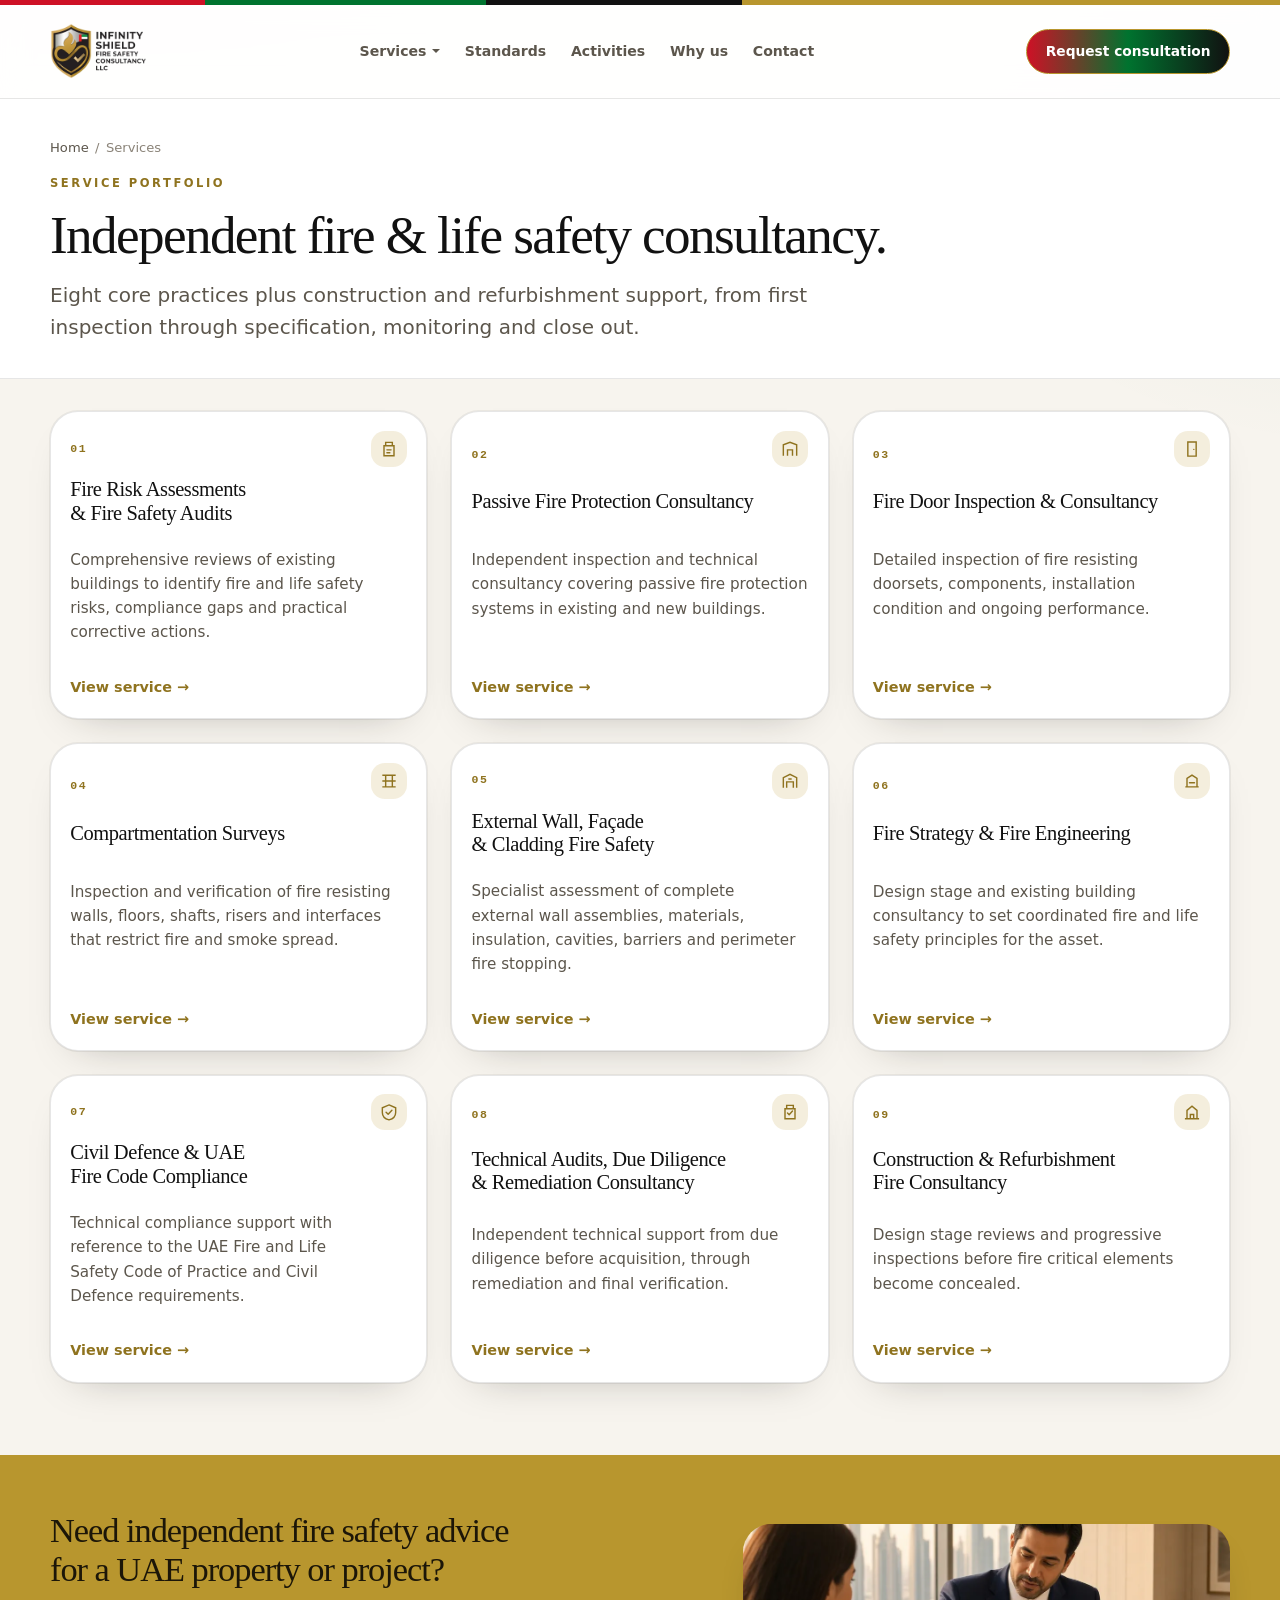
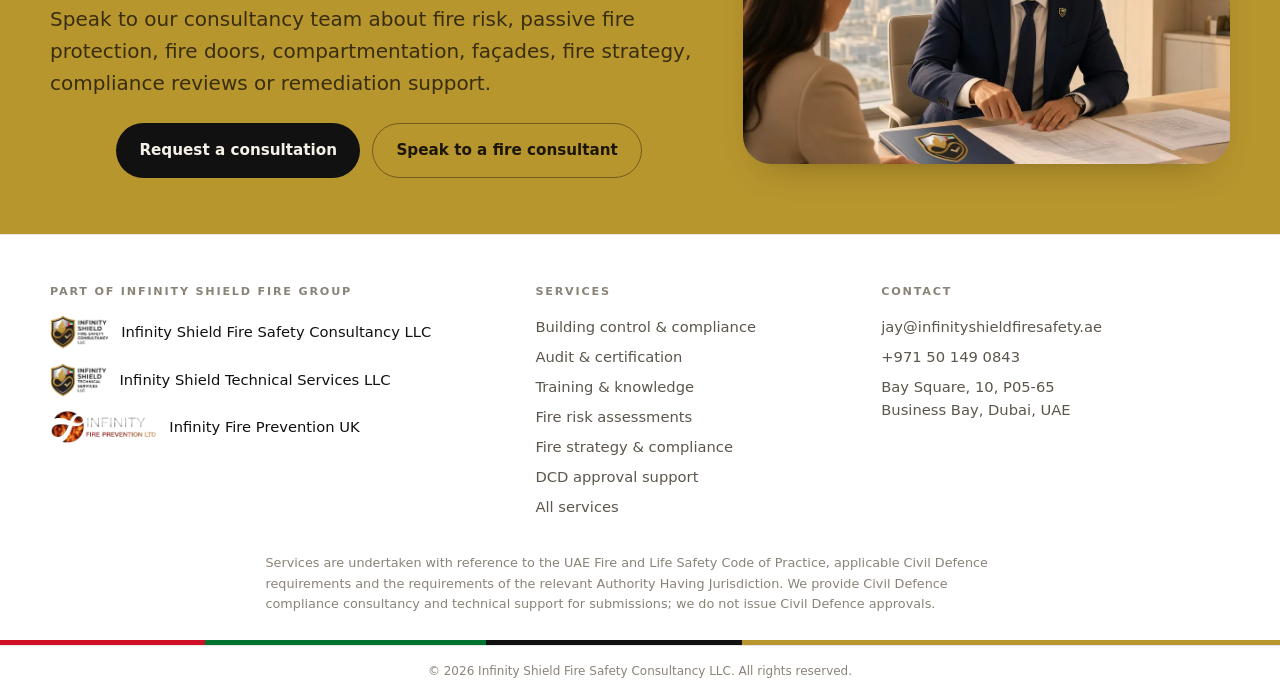
==== commit 7ae5fcba: "Preview: UAE colour accents, service photos, copy polish Local-only work since the last preview: fla" ====
--- a/services/index.html
+++ b/services/index.html
@@ -63,8 +63,8 @@
     <div class="wrap">
       <div class="crumb"><a href="../index.html">Home</a> <span aria-hidden="true">/</span> Services</div>
       <div class="eyebrow">Service portfolio</div>
-      <h1>Independent fire & life-safety consultancy.</h1>
-      <p>Eight core practices plus construction and refurbishment support — from first inspection through specification, monitoring and close-out.</p>
+      <h1>Independent fire & life safety consultancy.</h1>
+      <p>Eight core practices plus construction and refurbishment support, from first inspection through specification, monitoring and close out.</p>
     </div>
   </header>
   <main id="main" class="band-paper">
@@ -74,7 +74,7 @@
             <div class="svc-num">01</div>
             <div class="icon"><svg width="20" height="20" viewBox="0 0 24 24" fill="none" aria-hidden="true"><path d="M8 4h8v4H8zM6 8h12v12H6z" stroke="currentColor" stroke-width="1.7"/><path d="M9.5 13h5M9.5 16.5h3.5" stroke="currentColor" stroke-width="1.7" stroke-linecap="round"/></svg></div>
             <h3>Fire Risk Assessments &amp; Fire Safety Audits</h3>
-            <p>Comprehensive reviews of existing buildings to identify fire and life-safety risks, compliance gaps and practical corrective actions.</p>
+            <p>Comprehensive reviews of existing buildings to identify fire and life safety risks, compliance gaps and practical corrective actions.</p>
             <span class="more">View service →</span>
           </a>
           <a class="card card-link" href="passive-fire-protection.html">
@@ -88,28 +88,28 @@
             <div class="svc-num">03</div>
             <div class="icon"><svg width="20" height="20" viewBox="0 0 24 24" fill="none" aria-hidden="true"><path d="M7 3.5h10v17H7z" stroke="currentColor" stroke-width="1.7"/><circle cx="14.2" cy="12.5" r="0.8" fill="currentColor"/></svg></div>
             <h3>Fire Door Inspection &amp; Consultancy</h3>
-            <p>Detailed inspection of fire-resisting doorsets — components, installation condition and ongoing performance.</p>
+            <p>Detailed inspection of fire resisting doorsets, components, installation condition and ongoing performance.</p>
             <span class="more">View service →</span>
           </a>
           <a class="card card-link" href="compartmentation-surveys.html">
             <div class="svc-num">04</div>
             <div class="icon"><svg width="20" height="20" viewBox="0 0 24 24" fill="none" aria-hidden="true"><path d="M4 5h16M4 12h16M4 19h16M8 5v14M16 5v14" stroke="currentColor" stroke-width="1.7"/></svg></div>
             <h3>Compartmentation Surveys</h3>
-            <p>Inspection and verification of fire-resisting walls, floors, shafts, risers and interfaces that restrict fire and smoke spread.</p>
+            <p>Inspection and verification of fire resisting walls, floors, shafts, risers and interfaces that restrict fire and smoke spread.</p>
             <span class="more">View service →</span>
           </a>
           <a class="card card-link" href="external-wall-facade.html">
             <div class="svc-num">05</div>
             <div class="icon"><svg width="20" height="20" viewBox="0 0 24 24" fill="none" aria-hidden="true"><path d="M4 20V8l8-4 8 4v12" stroke="currentColor" stroke-width="1.7"/><path d="M8 20v-7h8v7M10 9.5h4" stroke="currentColor" stroke-width="1.7"/></svg></div>
             <h3>External Wall, Façade &amp; Cladding Fire Safety</h3>
-            <p>Specialist assessment of complete external wall assemblies — materials, insulation, cavities, barriers and perimeter fire-stopping.</p>
+            <p>Specialist assessment of complete external wall assemblies, materials, insulation, cavities, barriers and perimeter fire stopping.</p>
             <span class="more">View service →</span>
           </a>
           <a class="card card-link" href="fire-strategy.html">
             <div class="svc-num">06</div>
             <div class="icon"><svg width="20" height="20" viewBox="0 0 24 24" fill="none" aria-hidden="true"><path d="M4 19h16M6 19V9l6-4 6 4v10" stroke="currentColor" stroke-width="1.7"/><path d="M9 14h6" stroke="currentColor" stroke-width="1.7" stroke-linecap="round"/></svg></div>
             <h3>Fire Strategy &amp; Fire Engineering</h3>
-            <p>Design-stage and existing-building consultancy to set coordinated fire and life-safety principles for the asset.</p>
+            <p>Design stage and existing building consultancy to set coordinated fire and life safety principles for the asset.</p>
             <span class="more">View service →</span>
           </a>
           <a class="card card-link" href="civil-defence-compliance.html">
@@ -123,14 +123,14 @@
             <div class="svc-num">08</div>
             <div class="icon"><svg width="20" height="20" viewBox="0 0 24 24" fill="none" aria-hidden="true"><path d="M8 4h8v4H8zM6 8h12v12H6z" stroke="currentColor" stroke-width="1.7"/><path d="M9 13.2 11 15.2 15 10.8" stroke="currentColor" stroke-width="1.7" stroke-linecap="round" stroke-linejoin="round"/></svg></div>
             <h3>Technical Audits, Due Diligence &amp; Remediation Consultancy</h3>
-            <p>Independent technical support from pre-acquisition due diligence through remediation and final verification.</p>
+            <p>Independent technical support from due diligence before acquisition, through remediation and final verification.</p>
             <span class="more">View service →</span>
           </a>
           <a class="card card-link" href="construction-refurbishment.html">
             <div class="svc-num">09</div>
             <div class="icon"><svg width="20" height="20" viewBox="0 0 24 24" fill="none" aria-hidden="true"><path d="M3.5 20h17M6 20V10l6-5 6 5v10" stroke="currentColor" stroke-width="1.7"/><path d="M10 20v-5h4v5" stroke="currentColor" stroke-width="1.7"/></svg></div>
             <h3>Construction &amp; Refurbishment Fire Consultancy</h3>
-            <p>Design-stage reviews and progressive inspections before fire-critical elements become concealed.</p>
+            <p>Design stage reviews and progressive inspections before fire critical elements become concealed.</p>
             <span class="more">View service →</span>
           </a>
       </div>
@@ -139,7 +139,7 @@
     <section class="cta-band">
       <div class="wrap cta-split">
         <div>
-          <h2>Need independent fire-safety advice for a UAE property or project?</h2>
+          <h2>Need independent fire safety advice for a UAE property or project?</h2>
           <p class="lead">Speak to our consultancy team about fire risk, passive fire protection, fire doors, compartmentation, façades, fire strategy, compliance reviews or remediation support.</p>
           <div class="actions">
             <a class="btn btn-gold" href="../index.html#contact">Request a consultation</a>
@@ -185,7 +185,7 @@
         <div class="foot-list">
           <a href="mailto:jay@infinityshieldfiresafety.ae">jay@infinityshieldfiresafety.ae</a>
           <a href="tel:+971501490843">+971 50 149 0843</a>
-          <div>Bay Square — 10 — P05-65<br>Business Bay, Dubai, UAE</div>
+          <div>Bay Square, 10, P05-65<br>Business Bay, Dubai, UAE</div>
         </div>
       </div>
     </div>
--- a/assets/css/site.css
+++ b/assets/css/site.css
@@ -1,15 +1,27 @@
 :root {
-  --bg: #f8f5f0;
-  --bg-elev: #fffdf8;
+  --bg: #f7f4ee;
+  --bg-elev: #ffffff;
   --bg-warm: #fdf8f0;
-  --ink: #1c1914;
+  --ink: #111111;
   --muted: #5c564c;
   --subtle: #8a8378;
   --line: color-mix(in srgb, var(--ink) 10%, transparent);
   --line-strong: color-mix(in srgb, var(--ink) 18%, transparent);
   --gold: #b8962e;
   --gold-deep: #8f731f;
-  --gold-soft: color-mix(in srgb, var(--gold) 14%, transparent);
+  --gold-soft: color-mix(in srgb, var(--gold) 16%, transparent);
+  --green: #00732f;
+  --green-deep: #005c26;
+  --green-soft: color-mix(in srgb, var(--green) 14%, transparent);
+  --red: #ce1126;
+  --red-deep: #a50e1e;
+  --red-soft: color-mix(in srgb, var(--red) 14%, transparent);
+  --black: #111111;
+  --uae-bar: linear-gradient(90deg,
+    var(--red) 0 16%,
+    var(--green) 16% 38%,
+    var(--black) 38% 58%,
+    var(--gold) 58% 100%);
   --hero-ink: #f6f1e7;
   --radius-sm: 8px;
   --radius-md: 14px;
@@ -48,8 +60,8 @@
 body {
   font-family: var(--font-body);
   background:
-    radial-gradient(1200px 620px at 8% -12%, rgb(201 162 39 / 0.16), transparent 55%),
-    radial-gradient(900px 520px at 110% 6%, rgb(201 162 39 / 0.10), transparent 50%),
+    radial-gradient(1200px 620px at 8% -12%, rgb(184 150 46 / 0.18), transparent 55%),
+    radial-gradient(900px 520px at 110% 8%, rgb(0 115 47 / 0.06), transparent 52%),
     var(--bg);
   color: var(--ink);
   font-size: var(--text-base);
@@ -107,6 +119,12 @@
   background: color-mix(in srgb, var(--bg-elev) 92%, transparent);
   backdrop-filter: blur(14px);
   border-bottom: 1px solid var(--line);
+}
+.nav::before {
+  content: "";
+  display: block;
+  height: 5px;
+  background: var(--uae-bar);
 }
 .nav-inner {
   width: var(--wrap); margin: 0 auto;
@@ -154,11 +172,13 @@
   flex: none;
   white-space: nowrap;
   text-decoration: none; font-size: 0.86rem; font-weight: 650;
-  border: 1px solid var(--gold); color: var(--gold-deep);
-  padding: 0.65rem 1.1rem; border-radius: 999px;
-  transition: background-color var(--motion-fast) var(--ease), color var(--motion-fast) var(--ease);
-}
-.nav-cta:hover { background: var(--gold); color: #fff; }
+  border: 1.5px solid var(--gold);
+  color: #fff;
+  background: linear-gradient(90deg, var(--red) 0%, var(--green) 50%, var(--black) 100%);
+  padding: 0.65rem 1.15rem; border-radius: 999px;
+  transition: filter var(--motion-fast) var(--ease);
+}
+.nav-cta:hover { color: #fff; filter: brightness(1.1); }
 .menu-btn {
   width: 44px; height: 44px; border: 1px solid var(--line); background: var(--bg-elev);
   border-radius: var(--radius-sm); display: grid; place-items: center;
@@ -206,11 +226,16 @@
 .hero-copy { position: relative; z-index: 1; width: var(--wrap); text-align: center; padding: 5.5rem 0 4.5rem; }
 .hero h1 { color: #fff; max-width: 22ch; margin: 0 auto var(--space-5); }
 .pills {
-  display: inline-flex; gap: 0.7rem; align-items: center; flex-wrap: wrap; justify-content: center;
-  border: 1px solid rgb(255 255 255 / 0.28); background: rgb(255 255 255 / 0.08);
-  padding: 0.45rem 0.9rem; border-radius: 999px; margin-bottom: var(--space-5);
-  letter-spacing: 0.22em; font-size: 0.7rem; font-weight: 650;
-}
+  display: inline-flex; gap: 0.45rem; align-items: center; flex-wrap: wrap; justify-content: center;
+  margin-bottom: var(--space-5);
+}
+.pills span {
+  letter-spacing: 0.18em; font-size: 0.68rem; font-weight: 700;
+  padding: 0.42rem 0.9rem; border-radius: 999px; text-transform: uppercase;
+}
+.pill-green { background: var(--green); color: #fff; }
+.pill-black { background: var(--black); color: #fff; }
+.pill-red { background: var(--red); color: #fff; }
 .dot { opacity: 0.4; }
 .hero p { margin: 0 auto var(--space-6); max-width: 58ch; color: rgb(246 241 231 / 0.88); font-size: var(--text-lg); }
 .actions { display: flex; gap: 0.75rem; justify-content: center; flex-wrap: wrap; }
@@ -245,7 +270,7 @@
   display: grid; gap: 0.7rem;
 }
 .trust li { display: flex; gap: 0.55rem; align-items: center; font-size: var(--text-sm); font-weight: 600; }
-.trust svg { flex: none; color: var(--gold-deep); }
+.trust svg { flex: none; color: var(--green); }
 .trust a { color: inherit; }
 
 @media (min-width: 800px) {
@@ -260,8 +285,8 @@
 .prose { max-width: 68ch; }
 .prose p { color: var(--muted); margin: 0 0 1rem; }
 .quote {
-  margin: 1.4rem 0 0; padding: 1rem 0 0; border-top: 1px solid var(--line);
-  font-family: var(--font-display); font-style: italic; font-size: 1.2rem; color: var(--ink);
+  margin: 1.4rem 0 0; padding: 1rem 0 0; border-top: 1px solid var(--green);
+  font-family: var(--font-display); font-style: italic; font-size: 1.2rem; color: var(--green-deep);
 }
 
 .steps { display: grid; gap: 0.35rem; }
@@ -304,9 +329,11 @@
   left: calc(50% + 30px);
   right: calc(-50% + 30px);
   height: 2px;
-  background: var(--gold);
-  opacity: 0.45;
-}
+  opacity: 0.7;
+}
+.process li:nth-child(1)::after { background: linear-gradient(90deg, var(--red), var(--green)); }
+.process li:nth-child(2)::after { background: linear-gradient(90deg, var(--green), var(--black)); }
+.process li:nth-child(3)::after { background: linear-gradient(90deg, var(--black), var(--gold)); }
 .process-num {
   width: 46px; height: 46px;
   margin: 0 auto 1rem;
@@ -321,6 +348,10 @@
   z-index: 1;
   box-shadow: 0 0 0 6px var(--bg-warm, #fdf8f0);
 }
+.process li:nth-child(1) .process-num { background: var(--red); color: #fff; }
+.process li:nth-child(2) .process-num { background: var(--green); color: #fff; }
+.process li:nth-child(3) .process-num { background: var(--black); color: #fff; }
+.process li:nth-child(4) .process-num { background: var(--gold); color: #1c1608; }
 .process h3 { margin: 0 0 0.4rem; font-size: 1.05rem; }
 .process p { margin: 0; color: var(--muted); font-size: 0.9rem; }
 .process-rail {
@@ -334,9 +365,15 @@
   font-weight: 700;
   color: var(--gold-deep);
 }
+.process-rail span:first-child { color: var(--red); }
+.process-rail span:last-child { color: var(--gold-deep); }
 @media (max-width: 800px) {
   .process { grid-template-columns: 1fr; gap: 0.4rem; }
-  .process li { text-align: left; padding: 0.4rem 0 0.8rem 1.2rem; border-left: 2px solid color-mix(in srgb, var(--gold) 45%, transparent); }
+  .process li { text-align: left; padding: 0.4rem 0 0.8rem 1.2rem; border-left: 2px solid var(--line); }
+  .process li:nth-child(1) { border-left-color: var(--red); }
+  .process li:nth-child(2) { border-left-color: var(--green); }
+  .process li:nth-child(3) { border-left-color: var(--black); }
+  .process li:nth-child(4) { border-left-color: var(--gold); }
   .process li:not(:last-child)::after { display: none; }
   .process-num { margin: 0 0 0.7rem; }
   .process-rail { display: none; }
@@ -375,6 +412,8 @@
   width: 42px; height: 42px; border-radius: var(--radius-md);
   display: grid; place-items: center; background: var(--gold-soft); color: var(--gold-deep); margin-bottom: 1rem;
 }
+.icon-red { background: var(--red-soft); color: var(--red-deep); }
+.icon-green { background: var(--green-soft); color: var(--green-deep); }
 .card h3 { margin-bottom: 0.45rem; }
 .card p, .card li { color: var(--muted); font-size: 0.95rem; }
 .card ul { margin: 0.85rem 0 0; padding: 0 0 0 1.05rem; display: grid; gap: 0.35rem; }
@@ -592,7 +631,7 @@
 }
 
 .note {
-  border-left: 3px solid var(--gold);
+  border-left: 3px solid var(--green);
   background: var(--bg-elev);
   padding: 1.2rem 1.3rem 1.25rem 1.4rem;
   border-radius: 0 var(--radius-lg) var(--radius-lg) 0;
@@ -602,13 +641,14 @@
 
 .corner-photo {
   margin: 1.35rem 0 0;
-  width: min(100%, 280px);
+  width: min(100%, 340px);
   border-radius: var(--radius-lg);
   overflow: hidden;
   box-shadow: var(--shadow);
+  background: #2a2418;
 }
 .corner-photo img {
-  width: 100%; height: 168px; object-fit: cover; display: block;
+  width: 100%; height: 210px; object-fit: cover; object-position: center 40%; display: block;
 }
 
 .cta-band {
@@ -648,7 +688,7 @@
   min-height: 44px; align-items: center;
 }
 details.faq summary::-webkit-details-marker { display: none; }
-details.faq summary::after { content: "+"; color: var(--gold-deep); font-weight: 500; }
+details.faq summary::after { content: "+"; color: var(--red-deep); font-weight: 500; }
 details.faq[open] summary::after { content: "–"; }
 details.faq p { color: var(--muted); margin: 0.7rem 0 0.2rem; }
 
@@ -705,7 +745,7 @@
 .foot-list { display: grid; gap: 0.4rem; }
 .foot-list a { text-decoration: none; }
 .foot-list a:hover { color: var(--gold-deep); }
-.gold-strip { height: 4px; background: linear-gradient(90deg, var(--gold-deep), #e6d39a, var(--gold-deep)); }
+.gold-strip { height: 5px; background: var(--uae-bar); }
 .legal { text-align: center; font-size: 0.75rem; color: var(--subtle); padding: 1rem; border-top: 1px solid var(--line); }
 
 .modal {
@@ -718,7 +758,7 @@
 }
 .check {
   width: 64px; height: 64px; margin: 0 auto 1rem; border-radius: 50%;
-  display: grid; place-items: center; background: #e7f6ee; color: #157a45; font-size: 1.8rem;
+  display: grid; place-items: center; background: var(--green-soft); color: var(--green); font-size: 1.8rem;
 }
 
 /* Inner service pages */
@@ -736,29 +776,85 @@
 .svc-layout {
   display: grid; gap: var(--space-6);
 }
-@media (min-width: 980px) {
-  .svc-layout { grid-template-columns: minmax(0, 1fr) 280px; align-items: start; gap: var(--space-8); }
+main.band-paper {
+  padding: var(--space-6) 0 var(--space-8);
+}
+.svc-photo {
+  margin: 1.6rem auto 0;
+  border-radius: var(--radius-xl);
+  overflow: hidden;
+  box-shadow: var(--shadow);
+  background: #2a2418;
+}
+.svc-photo img {
+  width: 100%;
+  height: auto;
+  aspect-ratio: 16 / 9;
+  object-fit: contain;
+  object-position: center;
+  display: block;
+}
+.svc-diagrams {
+  display: grid;
+  grid-template-columns: 1fr 1fr;
+  gap: 0.85rem;
+  margin: 1.6rem auto 0;
+}
+@media (min-width: 900px) {
+  .svc-diagrams { grid-template-columns: repeat(4, 1fr); }
+}
+.svc-diagrams figure {
+  margin: 0;
+  background: var(--bg-elev);
+  border: 1px solid var(--line);
+  border-radius: var(--radius-lg);
+  overflow: hidden;
+  box-shadow: var(--shadow);
+}
+.svc-diagrams img {
+  width: 100%;
+  height: auto;
+  aspect-ratio: 1;
+  object-fit: contain;
+  display: block;
+  background: #f4efe6;
+}
+.svc-diagrams figcaption {
+  padding: 0.65rem 0.7rem 0.85rem;
+  font-size: 0.82rem;
+  font-weight: 650;
+  text-align: center;
+  color: var(--ink);
 }
 .included {
-  list-style: none; margin: 1.2rem 0 0; padding: 0;
-  display: grid; gap: 0;
+  list-style: none; margin: 1rem 0 0; padding: 0;
+  display: grid; gap: 0.65rem;
 }
 @media (min-width: 720px) {
-  .included { grid-template-columns: 1fr 1fr; column-gap: 1.5rem; }
+  .included { grid-template-columns: 1fr 1fr; }
 }
 .included li {
-  padding: 0.7rem 0;
-  border-bottom: 1px solid var(--line);
-  color: var(--muted);
+  margin: 0;
+  padding: 0.9rem 1rem 0.9rem 2.55rem;
+  background: var(--bg-elev);
+  border: 1px solid var(--line);
+  border-radius: var(--radius-md);
+  color: var(--ink);
   font-size: 0.95rem;
-  padding-left: 1.3rem;
   position: relative;
 }
 .included li::before {
   content: "";
-  position: absolute; left: 0; top: 1.05rem;
-  width: 7px; height: 7px; border-radius: 50%;
-  background: var(--gold);
+  position: absolute;
+  left: 1.05rem;
+  top: 1.05rem;
+  width: 6px;
+  height: 11px;
+  border: solid var(--green);
+  border-width: 0 2px 2px 0;
+  transform: rotate(45deg);
+  background: none;
+  border-radius: 0;
 }
 .side {
   position: sticky; top: 88px;
@@ -851,7 +947,7 @@
 .svc-intro p { margin: 0 0 1rem; }
 .svc-intro p:last-child { margin-bottom: 0; }
 
-.subhead { margin: 2rem 0 0.6rem; font-size: 1.05rem; }
+.subhead { margin: 0.35rem 0 1rem; font-size: 1.35rem; }
 
 @media (min-width: 1100px) {
   .journey { grid-template-columns: repeat(7, 1fr); }
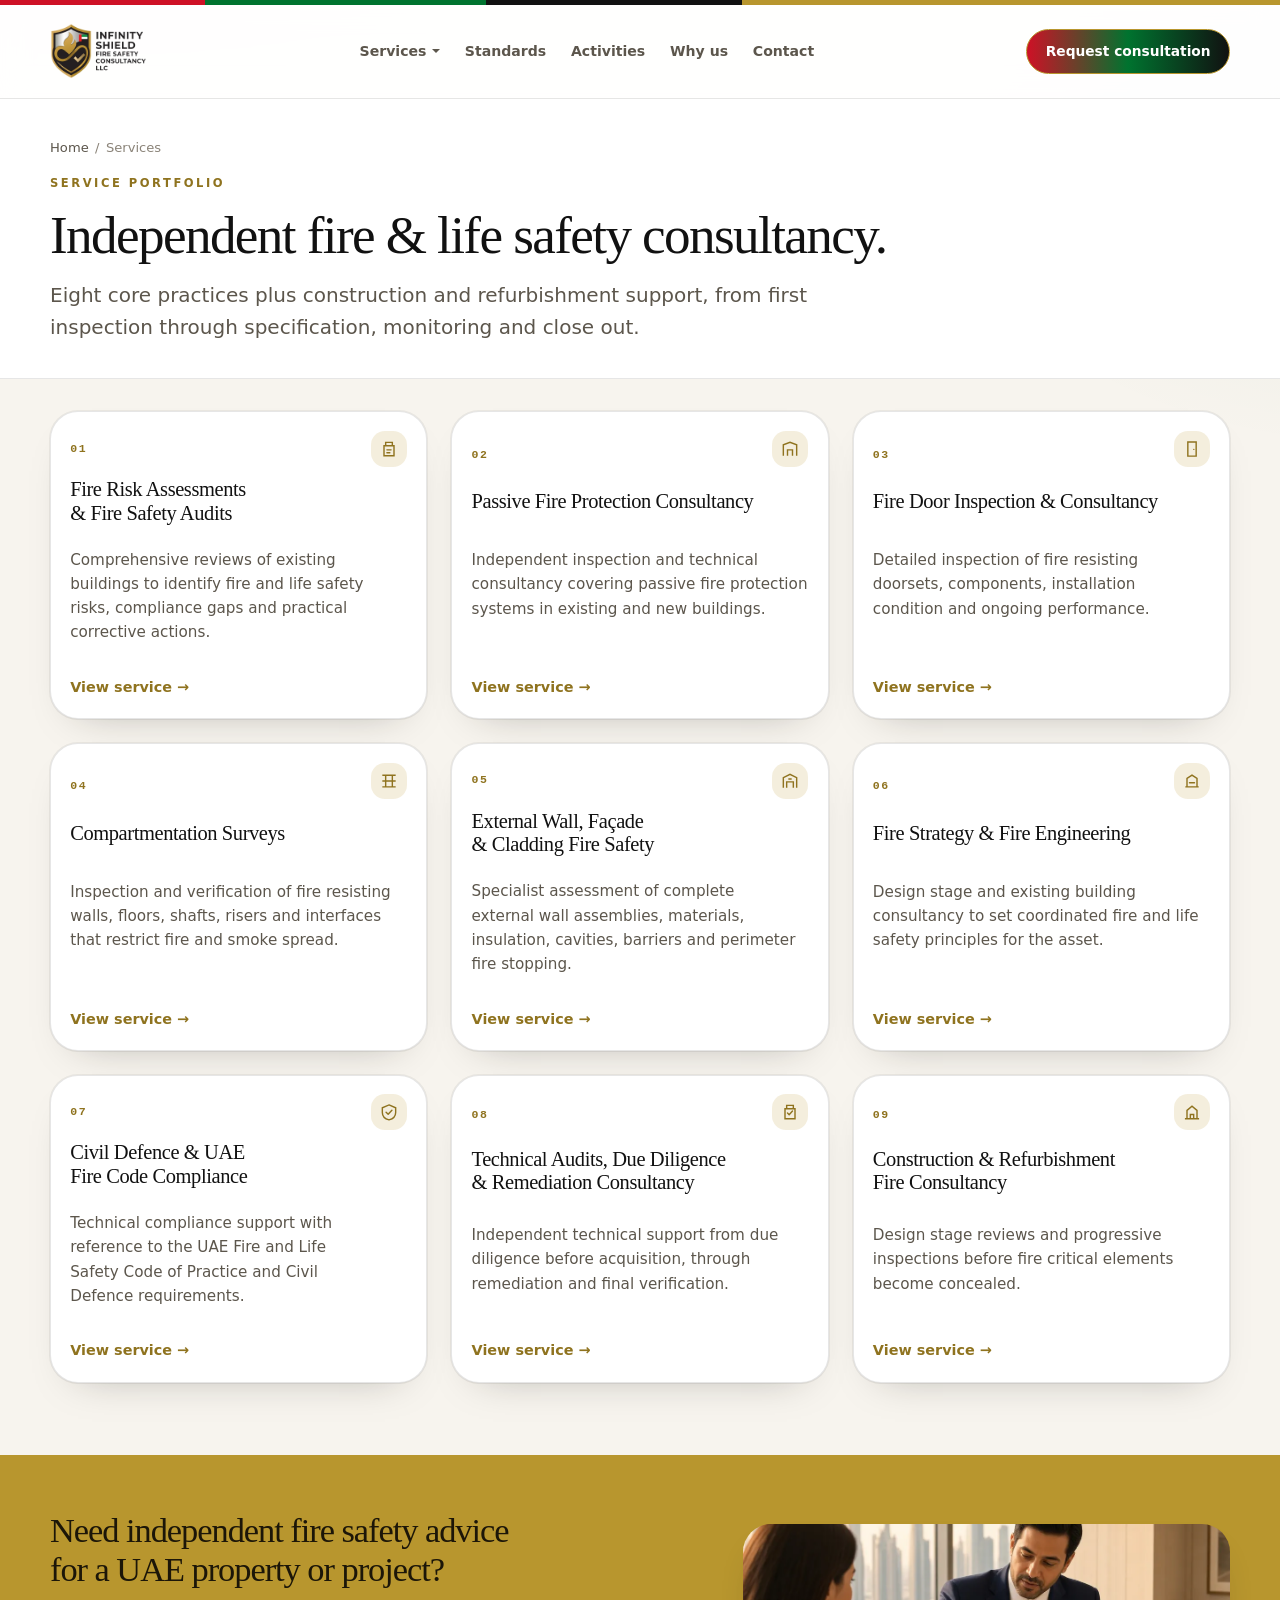
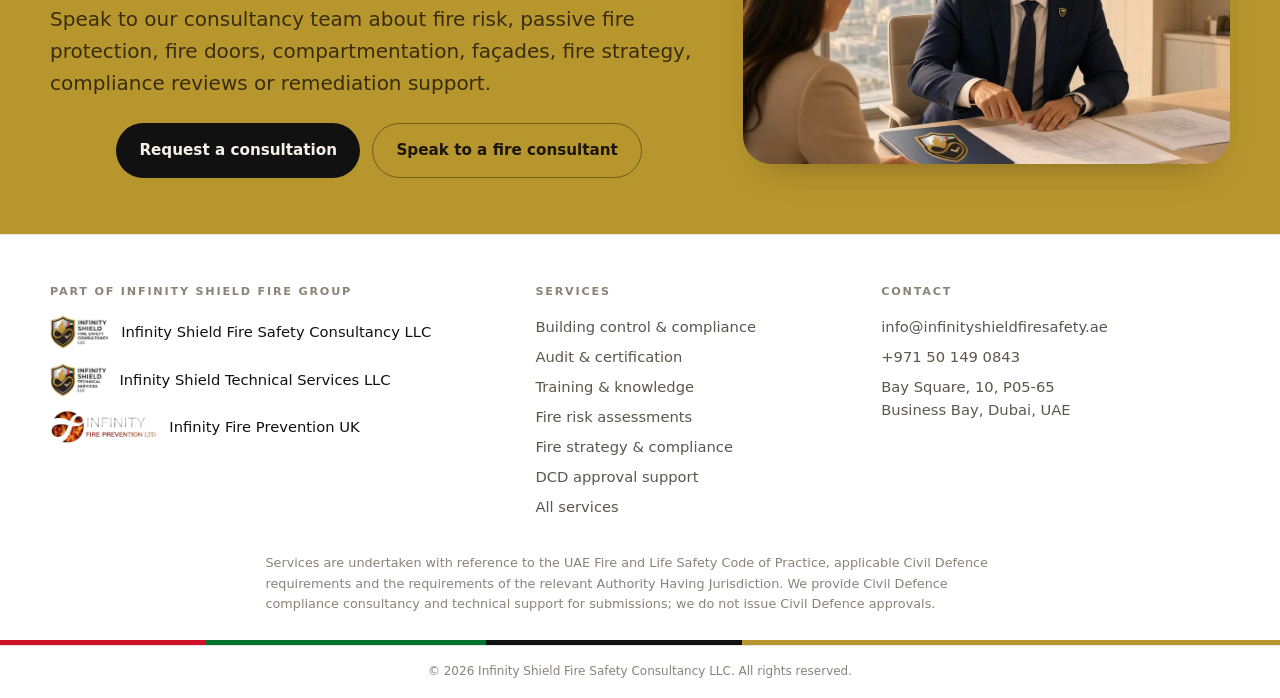
==== commit d145b5db: "Show info@ publicly; form still emails jay@ Contact details now read info@infinityshieldfiresafety.a" ====
--- a/services/index.html
+++ b/services/index.html
@@ -5,17 +5,46 @@
   <meta name="viewport" content="width=device-width, initial-scale=1">
   <title>Services | Infinity Shield Fire Safety Consultancy</title>
   <meta name="description" content="Independent fire and life-safety consultancy services for the UAE: fire risk, passive fire protection, fire doors, compartmentation, façades, fire strategy, Civil Defence compliance and remediation.">
-  <link rel="canonical" href="https://iinfinitydev.github.io/infinityshieldconsultancy/services/">
+  <link rel="canonical" href="https://www.infinityhouseofcompliance.ae/services/">
   <link rel="icon" href="../favicon.ico?v=2">
   <link rel="icon" type="image/webp" href="../favicon.webp?v=2">
   <link rel="apple-touch-icon" href="../apple-touch-icon.png?v=2">
   <meta property="og:title" content="Services">
   <meta property="og:description" content="Independent fire and life-safety consultancy services for the UAE: fire risk, passive fire protection, fire doors, compartmentation, façades, fire strategy, Civil Defence compliance and remediation.">
   <meta property="og:type" content="website">
-  <meta property="og:image" content="https://iinfinitydev.github.io/infinityshieldconsultancy/assets/images/hero-background.webp">
+  <meta property="og:image" content="https://www.infinityhouseofcompliance.ae/assets/images/hero-background.webp">
+  <meta property="og:url" content="https://www.infinityhouseofcompliance.ae/services/">
+  <meta property="og:site_name" content="Infinity Shield Fire Safety Consultancy LLC">
+  <meta property="og:locale" content="en_AE">
+  <meta name="twitter:card" content="summary_large_image">
+  <meta name="twitter:title" content="Services | Infinity Shield Fire Safety Consultancy">
+  <meta name="twitter:description" content="Independent fire and life-safety consultancy services for the UAE: fire risk, passive fire protection, fire doors, compartmentation, façades, fire strategy, Civil Defence compliance and remediation.">
+  <meta name="twitter:image" content="https://www.infinityhouseofcompliance.ae/assets/images/hero-background.webp">
+  <meta name="robots" content="noindex,nofollow">
+  <meta name="author" content="Infinity Shield Fire Safety Consultancy LLC">
   <meta name="theme-color" content="#b8962e">
   
   <link rel="stylesheet" href="../assets/css/site.css">
+  <script type="application/ld+json">
+{
+  "@context": "https://schema.org",
+  "@type": "BreadcrumbList",
+  "itemListElement": [
+    {
+      "@type": "ListItem",
+      "position": 1,
+      "name": "Home",
+      "item": "https://www.infinityhouseofcompliance.ae/"
+    },
+    {
+      "@type": "ListItem",
+      "position": 2,
+      "name": "Services",
+      "item": "https://www.infinityhouseofcompliance.ae/services/"
+    }
+  ]
+}
+  </script>
 </head>
 <body>
   <a class="skip" href="#main">Skip to content</a>
@@ -159,7 +188,7 @@
           <img src="../assets/logos/consultancy-logo.webp" width="480" height="276" alt="" loading="lazy">
           <span>Infinity Shield Fire Safety Consultancy LLC</span>
         </a>
-        <a class="group-link" href="https://iinfinitydev.github.io/infinityshieldtechnical/">
+        <a class="group-link" href="https://www.infinityshieldtechnical.ae/">
           <img src="../assets/logos/technical-logo.webp" width="480" height="284" alt="" loading="lazy">
           <span>Infinity Shield Technical Services LLC</span>
         </a>
@@ -183,7 +212,7 @@
       <div>
         <div class="foot-label">Contact</div>
         <div class="foot-list">
-          <a href="mailto:jay@infinityshieldfiresafety.ae">jay@infinityshieldfiresafety.ae</a>
+          <a href="mailto:info@infinityshieldfiresafety.ae">info@infinityshieldfiresafety.ae</a>
           <a href="tel:+971501490843">+971 50 149 0843</a>
           <div>Bay Square, 10, P05-65<br>Business Bay, Dubai, UAE</div>
         </div>
